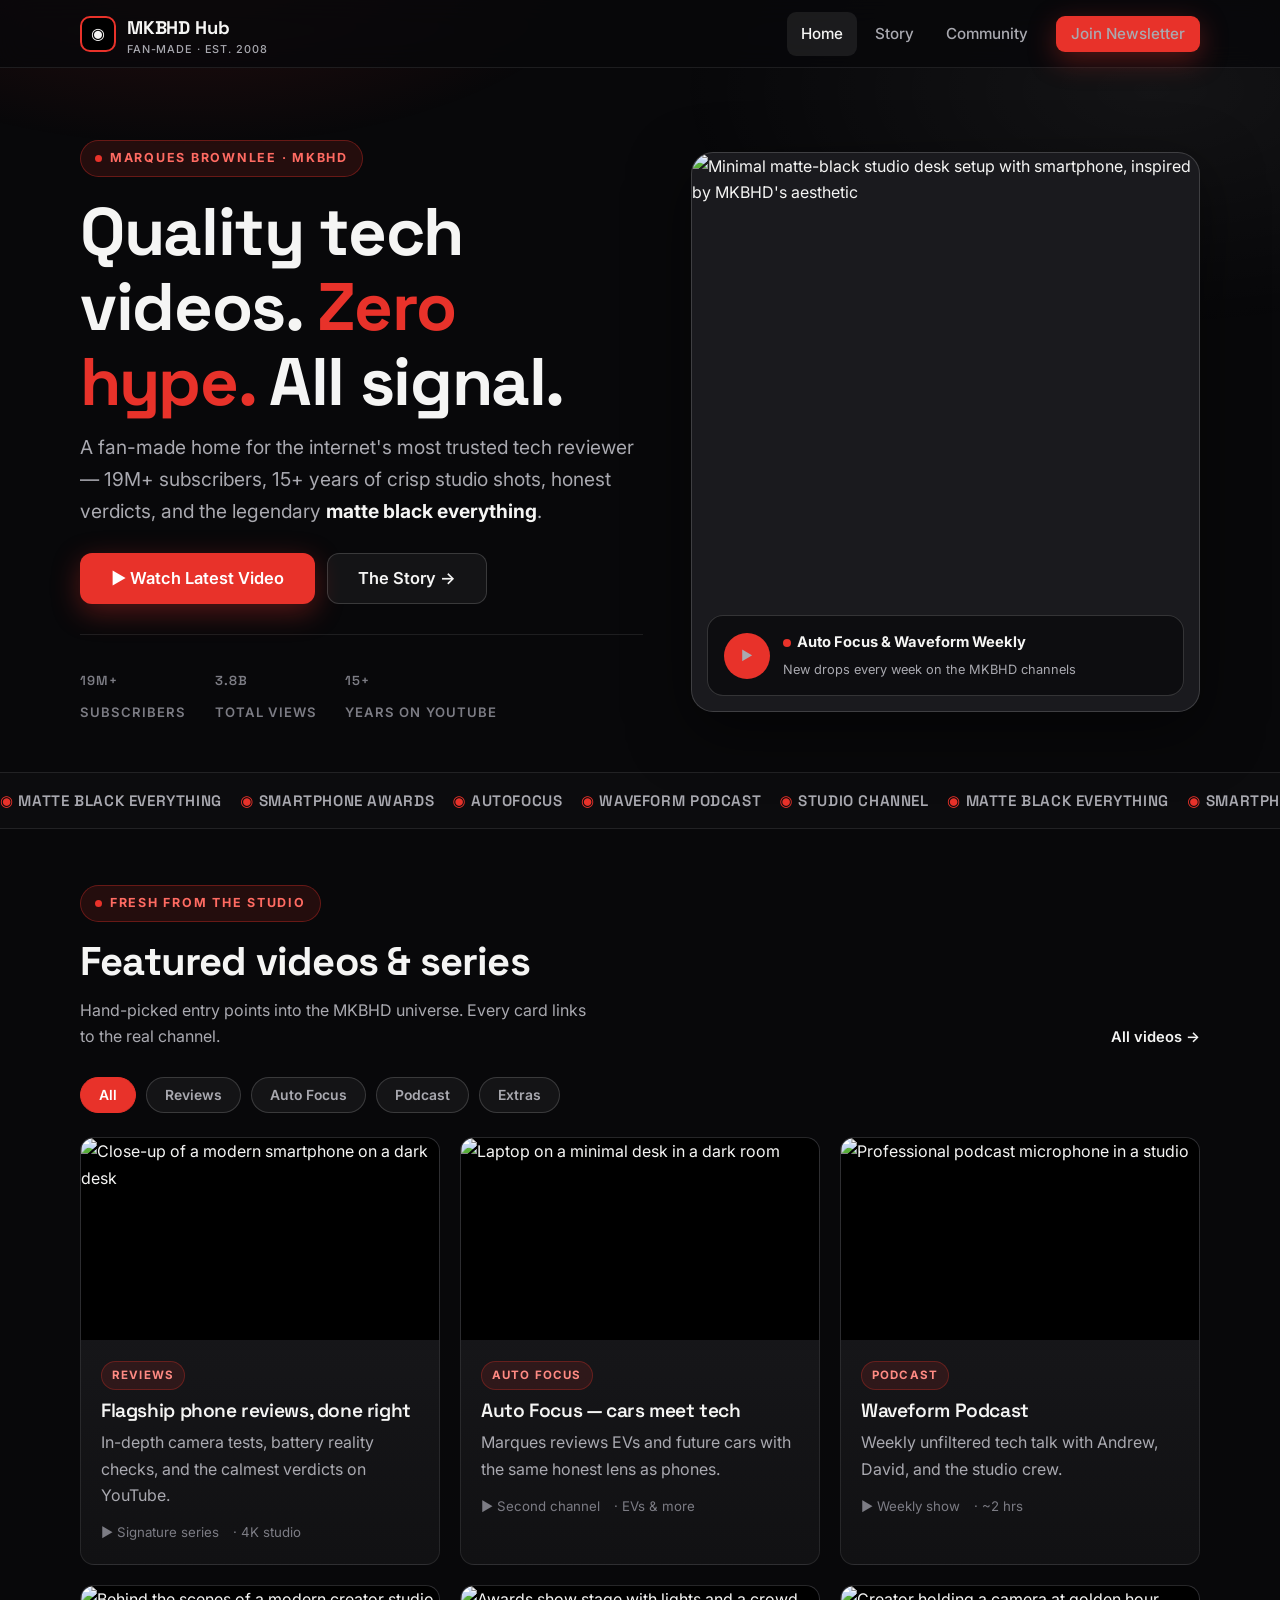
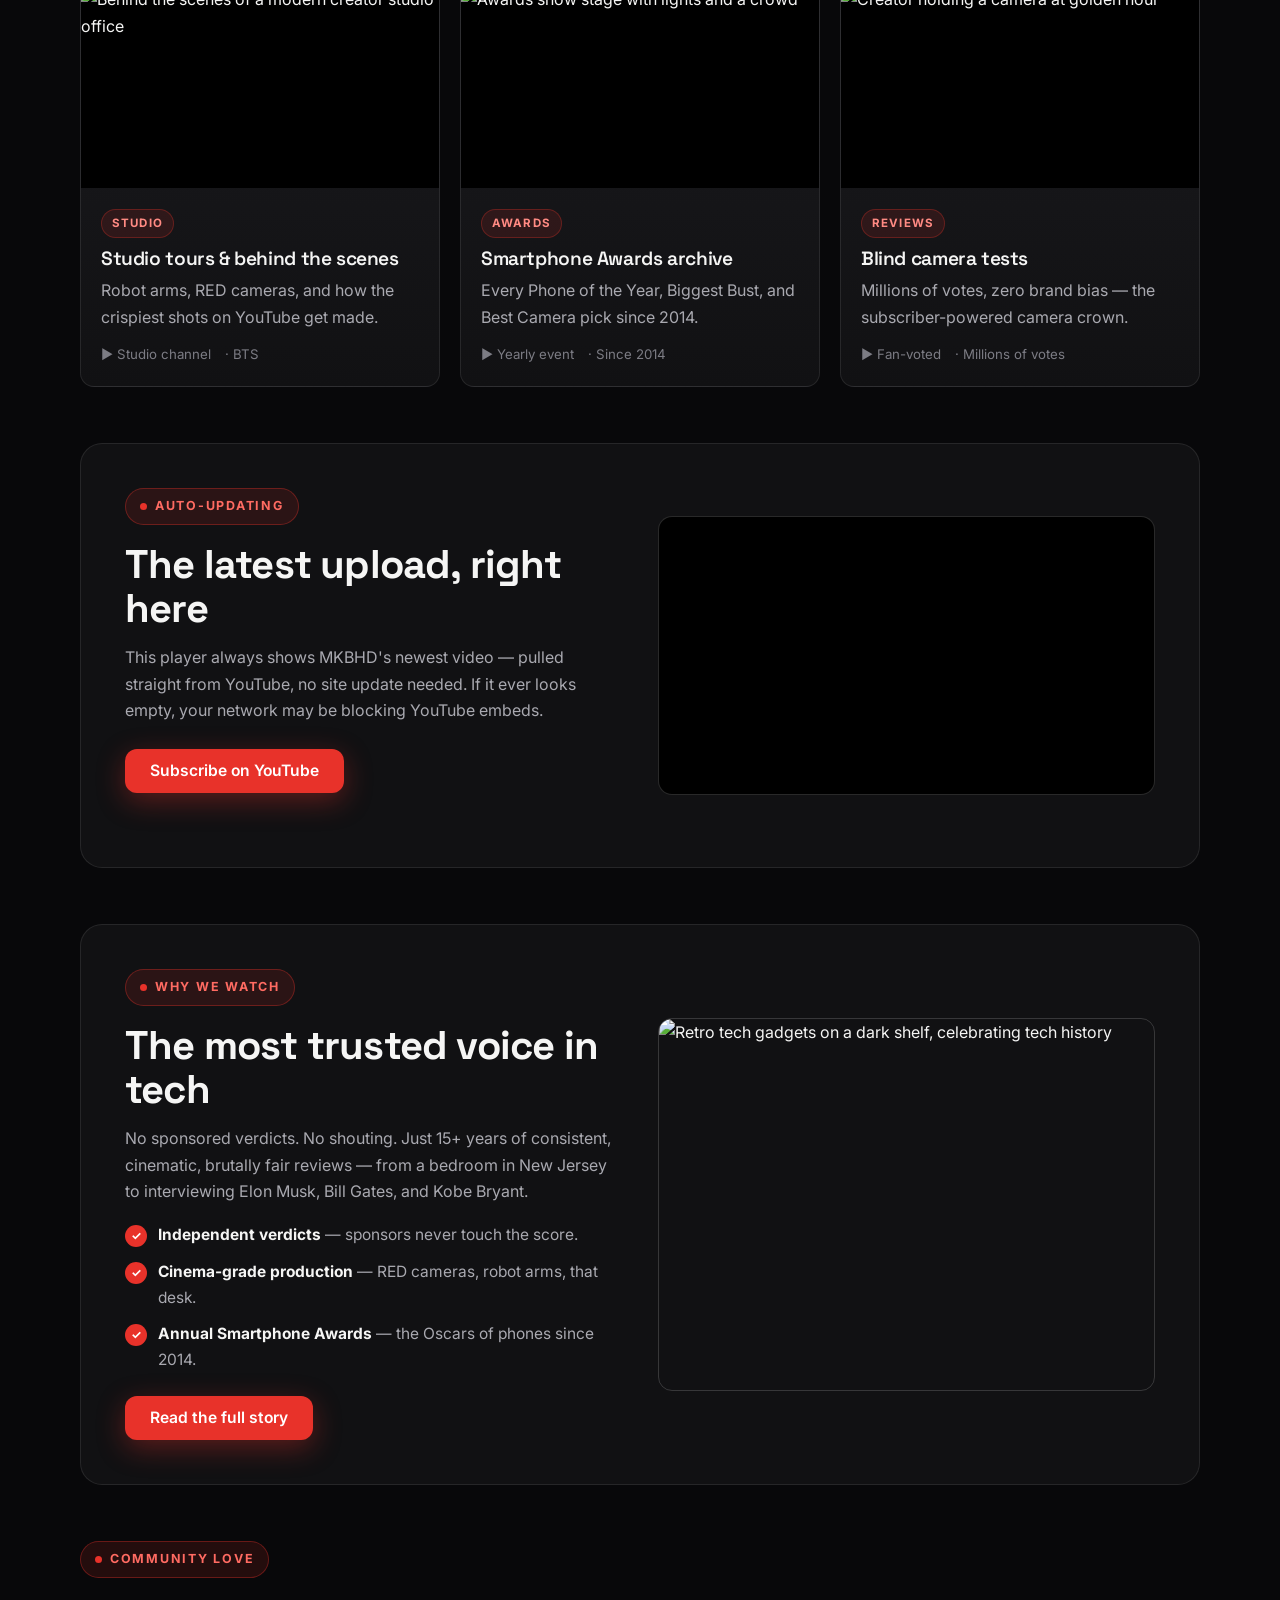
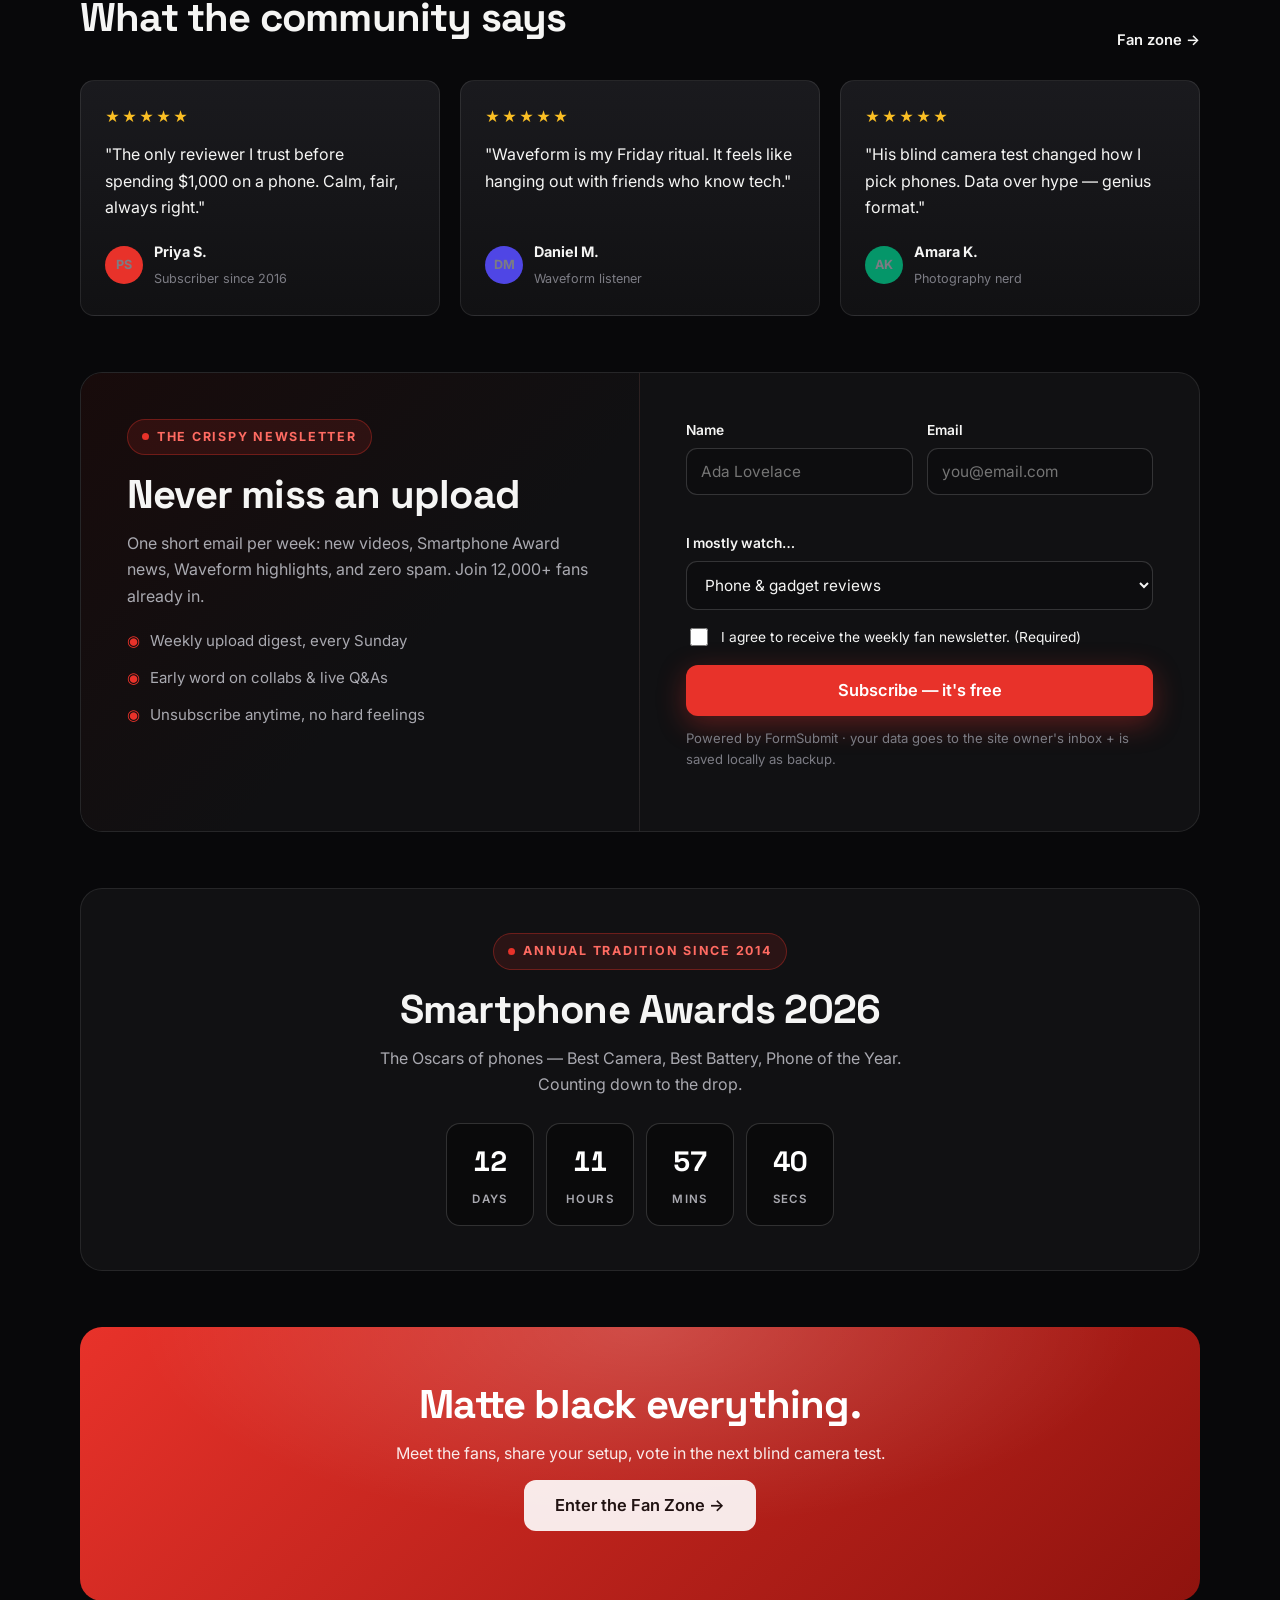
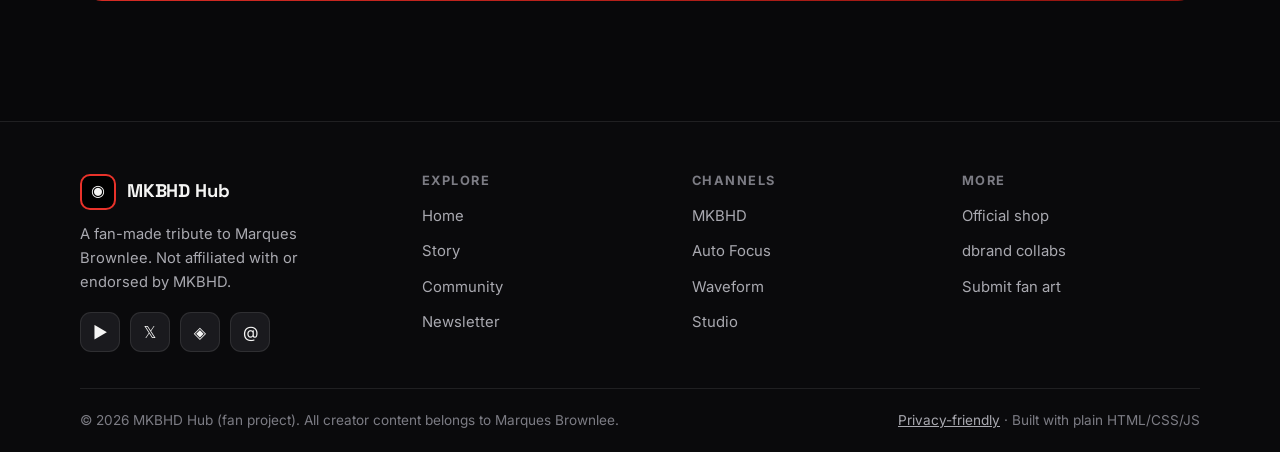
==== index.html @ d2c1cd23 "Publish MKBHD Hub project" ====
<!DOCTYPE html>
<html lang="en">
<head>
  <meta charset="UTF-8" />
  <meta name="viewport" content="width=device-width, initial-scale=1.0" />
  <title>MKBHD Hub — Marques Brownlee Fan Site | Quality Tech Videos</title>
  <meta name="description" content="A fan-made hub celebrating Marques Brownlee (MKBHD): latest videos, the story, community highlights, and the Crispy Newsletter signup. Not affiliated with MKBHD." />
  <link rel="icon" type="image/svg+xml" href="assets/favicon.svg" />
  <!-- Open Graph -->
  <meta property="og:type" content="website" />
  <meta property="og:title" content="MKBHD Hub — Quality Tech Videos, Minimal Hype" />
  <meta property="og:description" content="Latest MKBHD videos, story, community, and newsletter signup. A premium fan-made experience." />
  <meta property="og:image" content="https://images.unsplash.com/photo-1592750475338-74b7b21085ab?w=1200&q=70" />
  <meta name="twitter:card" content="summary_large_image" />
  <meta name="theme-color" content="#08080a" />
  <link rel="preconnect" href="https://fonts.googleapis.com" />
  <link rel="preconnect" href="https://fonts.gstatic.com" crossorigin />
  <link rel="preconnect" href="https://images.unsplash.com" />
  <link href="https://fonts.googleapis.com/css2?family=Inter:wght@400;500;600;700&family=Space+Grotesk:wght@500;600;700&display=swap" rel="stylesheet" />
  <link rel="stylesheet" href="css/styles.css" />
</head>
<body>
  <a class="skip-link" href="#main">Skip to content</a>

  <header class="site-header">
    <div class="header-inner">
      <a class="brand" href="index.html" aria-label="MKBHD Hub home">
        <span class="brand-mark" aria-hidden="true">◉</span>
        <span>MKBHD Hub<small>Fan-made · Est. 2008</small></span>
      </a>
      <button class="menu-btn" id="menuBtn" aria-expanded="false" aria-controls="primaryNav" aria-label="Toggle navigation">☰</button>
      <nav class="nav" id="primaryNav" aria-label="Primary">
        <a href="index.html" aria-current="page">Home</a>
        <a href="about.html">Story</a>
        <a href="community.html">Community</a>
        <a class="btn btn-primary btn-sm btn-nav" href="#newsletter">Join Newsletter</a>
      </nav>
    </div>
  </header>

  <main id="main">
    <!-- HERO -->
    <section class="hero">
      <div class="wrap hero-grid">
        <div>
          <span class="eyebrow">Marques Brownlee · MKBHD</span>
          <h1>Quality tech videos. <span class="accent">Zero hype.</span> All signal.</h1>
          <p class="lead">A fan-made home for the internet's most trusted tech reviewer — 19M+ subscribers, 15+ years of crisp studio shots, honest verdicts, and the legendary <strong>matte black everything</strong>.</p>
          <div class="hero-ctas">
            <a class="btn btn-primary btn-lg" href="https://www.youtube.com/@mkbhd" target="_blank" rel="noopener">▶ Watch Latest Video</a>
            <a class="btn btn-ghost btn-lg" href="about.html">The Story →</a>
          </div>
          <div class="hero-stats" role="list" aria-label="Channel statistics">
            <div class="stat" role="listitem"><b><span data-count="19" data-suffix="M+">19M+</span></b><span>Subscribers</span></div>
            <div class="stat" role="listitem"><b><span data-count="3.8" data-decimals="1" data-suffix="B">3.8B</span></b><span>Total views</span></div>
            <div class="stat" role="listitem"><b><span data-count="15" data-suffix="+">15+</span></b><span>Years on YouTube</span></div>
          </div>
        </div>
        <div class="hero-media">
          <img class="hero-photo" src="https://images.unsplash.com/photo-1592750475338-74b7b21085ab?w=900&q=70&auto=format&fit=crop" alt="Minimal matte-black studio desk setup with smartphone, inspired by MKBHD's aesthetic" fetchpriority="high" />
          <div class="hero-card">
            <span class="play-badge" aria-hidden="true">▶</span>
            <div><b><span class="live-dot" aria-hidden="true"></span>Auto Focus &amp; Waveform Weekly</b><span>New drops every week on the MKBHD channels</span></div>
          </div>
        </div>
      </div>
    </section>

    <!-- MARQUEE -->
    <div class="marquee" aria-hidden="true">
      <div class="marquee-track">
        <span><b>◉</b> MATTE BLACK EVERYTHING &nbsp;&nbsp; <b>◉</b> SMARTPHONE AWARDS &nbsp;&nbsp; <b>◉</b> AUTOFOCUS &nbsp;&nbsp; <b>◉</b> WAVEFORM PODCAST &nbsp;&nbsp; <b>◉</b> STUDIO CHANNEL &nbsp;&nbsp; <b>◉</b> MATTE BLACK EVERYTHING &nbsp;&nbsp; <b>◉</b> SMARTPHONE AWARDS &nbsp;&nbsp; <b>◉</b> AUTOFOCUS &nbsp;&nbsp; <b>◉</b> WAVEFORM PODCAST &nbsp;&nbsp; <b>◉</b> STUDIO CHANNEL</span>
        <span><b>◉</b> MATTE BLACK EVERYTHING &nbsp;&nbsp; <b>◉</b> SMARTPHONE AWARDS &nbsp;&nbsp; <b>◉</b> AUTOFOCUS &nbsp;&nbsp; <b>◉</b> WAVEFORM PODCAST &nbsp;&nbsp; <b>◉</b> STUDIO CHANNEL &nbsp;&nbsp; <b>◉</b> MATTE BLACK EVERYTHING &nbsp;&nbsp; <b>◉</b> SMARTPHONE AWARDS &nbsp;&nbsp; <b>◉</b> AUTOFOCUS &nbsp;&nbsp; <b>◉</b> WAVEFORM PODCAST &nbsp;&nbsp; <b>◉</b> STUDIO CHANNEL</span>
      </div>
    </div>

    <!-- FEATURED VIDEOS -->
    <section class="section" aria-labelledby="featured-title">
      <div class="wrap">
        <div class="section-head">
          <div>
            <span class="eyebrow">Fresh from the studio</span>
            <h2 id="featured-title">Featured videos &amp; series</h2>
            <p>Hand-picked entry points into the MKBHD universe. Every card links to the real channel.</p>
          </div>
          <a class="link-arrow" href="https://www.youtube.com/@mkbhd/videos" target="_blank" rel="noopener">All videos →</a>
        </div>
        <div class="filter-chips" role="group" aria-label="Filter videos by series">
          <button class="chip active" data-filter="all" aria-pressed="true" type="button">All</button>
          <button class="chip" data-filter="reviews" aria-pressed="false" type="button">Reviews</button>
          <button class="chip" data-filter="auto" aria-pressed="false" type="button">Auto Focus</button>
          <button class="chip" data-filter="podcast" aria-pressed="false" type="button">Podcast</button>
          <button class="chip" data-filter="extras" aria-pressed="false" type="button">Extras</button>
        </div>
        <div class="grid-3" id="videoGrid">
          <article class="card" data-cat="reviews">
            <img class="card-img" loading="lazy" src="https://images.unsplash.com/photo-1592899677977-9c10ca588bbd?w=800&q=65&auto=format&fit=crop" alt="Close-up of a modern smartphone on a dark desk" />
            <div class="card-body">
              <span class="tag">Reviews</span>
              <h3><a href="https://www.youtube.com/@mkbhd" target="_blank" rel="noopener">Flagship phone reviews, done right</a></h3>
              <p>In-depth camera tests, battery reality checks, and the calmest verdicts on YouTube.</p>
              <div class="card-meta"><span>▶ Signature series</span><span>· 4K studio</span></div>
            </div>
          </article>
          <article class="card" data-cat="auto">
            <img class="card-img" loading="lazy" src="https://images.unsplash.com/photo-1496181133206-80ce9b88a853?w=800&q=65&auto=format&fit=crop" alt="Laptop on a minimal desk in a dark room" />
            <div class="card-body">
              <span class="tag">Auto Focus</span>
              <h3><a href="https://www.youtube.com/@AutoFocus" target="_blank" rel="noopener">Auto Focus — cars meet tech</a></h3>
              <p>Marques reviews EVs and future cars with the same honest lens as phones.</p>
              <div class="card-meta"><span>▶ Second channel</span><span>· EVs &amp; more</span></div>
            </div>
          </article>
          <article class="card" data-cat="podcast">
            <img class="card-img" loading="lazy" src="https://images.unsplash.com/photo-1478737270239-2f02b77fc618?w=800&q=65&auto=format&fit=crop" alt="Professional podcast microphone in a studio" />
            <div class="card-body">
              <span class="tag">Podcast</span>
              <h3><a href="https://www.youtube.com/@Waveform" target="_blank" rel="noopener">Waveform Podcast</a></h3>
              <p>Weekly unfiltered tech talk with Andrew, David, and the studio crew.</p>
              <div class="card-meta"><span>▶ Weekly show</span><span>· ~2 hrs</span></div>
            </div>
          </article>
          <article class="card" data-cat="extras">
            <img class="card-img" loading="lazy" src="https://images.unsplash.com/photo-1497366216548-37526070297c?w=800&q=65&auto=format&fit=crop" alt="Behind the scenes of a modern creator studio office" />
            <div class="card-body">
              <span class="tag">Studio</span>
              <h3><a href="https://www.youtube.com/@MKBHDStudio" target="_blank" rel="noopener">Studio tours &amp; behind the scenes</a></h3>
              <p>Robot arms, RED cameras, and how the crispiest shots on YouTube get made.</p>
              <div class="card-meta"><span>▶ Studio channel</span><span>· BTS</span></div>
            </div>
          </article>
          <article class="card" data-cat="extras">
            <img class="card-img" loading="lazy" src="https://images.unsplash.com/photo-1540575467063-178a50c2df87?w=800&q=65&auto=format&fit=crop" alt="Awards show stage with lights and a crowd" />
            <div class="card-body">
              <span class="tag">Awards</span>
              <h3><a href="https://www.youtube.com/@mkbhd" target="_blank" rel="noopener">Smartphone Awards archive</a></h3>
              <p>Every Phone of the Year, Biggest Bust, and Best Camera pick since 2014.</p>
              <div class="card-meta"><span>▶ Yearly event</span><span>· Since 2014</span></div>
            </div>
          </article>
          <article class="card" data-cat="reviews">
            <img class="card-img" loading="lazy" src="https://images.unsplash.com/photo-1502920917128-1aa500764cbd?w=800&q=65&auto=format&fit=crop" alt="Creator holding a camera at golden hour" />
            <div class="card-body">
              <span class="tag">Reviews</span>
              <h3><a href="https://www.youtube.com/@mkbhd" target="_blank" rel="noopener">Blind camera tests</a></h3>
              <p>Millions of votes, zero brand bias — the subscriber-powered camera crown.</p>
              <div class="card-meta"><span>▶ Fan-voted</span><span>· Millions of votes</span></div>
            </div>
          </article>
        </div>
      </div>
    </section>

    <!-- LATEST UPLOAD (auto-updates via YouTube) -->
    <section class="section" style="padding-top:0" aria-labelledby="latest-title">
      <div class="wrap">
        <div class="panel split">
          <div>
            <span class="eyebrow">Auto-updating</span>
            <h2 id="latest-title">The latest upload, right here</h2>
            <p>This player always shows MKBHD's newest video — pulled straight from YouTube, no site update needed. If it ever looks empty, your network may be blocking YouTube embeds.</p>
            <div class="hero-ctas">
              <a class="btn btn-primary" href="https://www.youtube.com/@mkbhd?sub_confirmation=1" target="_blank" rel="noopener">Subscribe on YouTube</a>
            </div>
          </div>
          <div class="embed-wrap">
            <iframe src="https://www.youtube.com/embed?listType=user_uploads&list=marquesbrownlee" title="Latest MKBHD YouTube upload" loading="lazy" allow="accelerometer; autoplay; clipboard-write; encrypted-media; gyroscope; picture-in-picture" allowfullscreen></iframe>
          </div>
        </div>
      </div>
    </section>

    <!-- WHY FANS TRUST -->
    <section class="section" style="padding-top:0" aria-labelledby="why-title">
      <div class="wrap">
        <div class="panel split">
          <div>
            <span class="eyebrow">Why we watch</span>
            <h2 id="why-title">The most trusted voice in tech</h2>
            <p>No sponsored verdicts. No shouting. Just 15+ years of consistent, cinematic, brutally fair reviews — from a bedroom in New Jersey to interviewing Elon Musk, Bill Gates, and Kobe Bryant.</p>
            <ul class="check-list">
              <li><span><strong>Independent verdicts</strong> — sponsors never touch the score.</span></li>
              <li><span><strong>Cinema-grade production</strong> — RED cameras, robot arms, that desk.</span></li>
              <li><span><strong>Annual Smartphone Awards</strong> — the Oscars of phones since 2014.</span></li>
            </ul>
            <a class="btn btn-primary" href="about.html">Read the full story</a>
          </div>
          <img loading="lazy" src="https://images.unsplash.com/photo-1550745165-9bc0b252726f?w=800&q=65&auto=format&fit=crop" alt="Retro tech gadgets on a dark shelf, celebrating tech history" />
        </div>
      </div>
    </section>

    <!-- SOCIAL PROOF -->
    <section class="section" style="padding-top:0" aria-labelledby="proof-title">
      <div class="wrap">
        <div class="section-head">
          <div>
            <span class="eyebrow">Community love</span>
            <h2 id="proof-title">What the community says</h2>
          </div>
          <a class="link-arrow" href="community.html">Fan zone →</a>
        </div>
        <div class="grid-3">
          <article class="card quote-card">
            <span class="stars" aria-label="5 out of 5 stars">★★★★★</span>
            <blockquote>"The only reviewer I trust before spending $1,000 on a phone. Calm, fair, always right."</blockquote>
            <div class="quote-who"><span class="avatar" style="background:#e8322a">PS</span><div><b>Priya S.</b><span>Subscriber since 2016</span></div></div>
          </article>
          <article class="card quote-card">
            <span class="stars" aria-label="5 out of 5 stars">★★★★★</span>
            <blockquote>"Waveform is my Friday ritual. It feels like hanging out with friends who know tech."</blockquote>
            <div class="quote-who"><span class="avatar" style="background:#4f46e5">DM</span><div><b>Daniel M.</b><span>Waveform listener</span></div></div>
          </article>
          <article class="card quote-card">
            <span class="stars" aria-label="5 out of 5 stars">★★★★★</span>
            <blockquote>"His blind camera test changed how I pick phones. Data over hype — genius format."</blockquote>
            <div class="quote-who"><span class="avatar" style="background:#059669">AK</span><div><b>Amara K.</b><span>Photography nerd</span></div></div>
          </article>
        </div>
      </div>
    </section>

    <!-- NEWSLETTER FORM -->
    <section class="section" id="newsletter" style="padding-top:0" aria-labelledby="news-title">
      <div class="wrap">
        <div class="panel form-panel">
          <div class="form-copy">
            <span class="eyebrow">The Crispy Newsletter</span>
            <h2 id="news-title">Never miss an upload</h2>
            <p>One short email per week: new videos, Smartphone Award news, Waveform highlights, and zero spam. Join 12,000+ fans already in.</p>
            <ul>
              <li><i>◉</i> Weekly upload digest, every Sunday</li>
              <li><i>◉</i> Early word on collabs &amp; live Q&amp;As</li>
              <li><i>◉</i> Unsubscribe anytime, no hard feelings</li>
            </ul>
          </div>
          <div class="form-side">
            <div class="form-status" id="newsStatus" role="status" aria-live="polite"></div>
            <form id="newsletterForm" novalidate>
              <div class="field-row">
                <div class="field">
                  <label for="nlName">Name</label>
                  <input type="text" id="nlName" name="name" placeholder="Ada Lovelace" autocomplete="name" required minlength="2" />
                  <div class="field-error" id="nlNameErr"></div>
                </div>
                <div class="field">
                  <label for="nlEmail">Email</label>
                  <input type="email" id="nlEmail" name="email" placeholder="you@email.com" autocomplete="email" required />
                  <div class="field-error" id="nlEmailErr"></div>
                </div>
              </div>
              <div class="field">
                <label for="nlTopic">I mostly watch…</label>
                <select id="nlTopic" name="topic">
                  <option value="reviews">Phone &amp; gadget reviews</option>
                  <option value="auto">Auto Focus (cars / EVs)</option>
                  <option value="waveform">Waveform Podcast</option>
                  <option value="everything">Everything. Matte black everything.</option>
                </select>
              </div>
              <div class="field consent">
                <input type="checkbox" id="nlConsent" required />
                <label for="nlConsent" style="margin:0;font-weight:400">I agree to receive the weekly fan newsletter. (Required)</label>
              </div>
              <!-- Honeypot for spam bots -->
              <input type="text" name="_honey" id="nlHoney" style="display:none" tabindex="-1" autocomplete="off" />
              <button class="btn btn-primary btn-lg" type="submit" id="nlSubmit" style="width:100%">Subscribe — it's free</button>
              <p class="form-note">Powered by FormSubmit · your data goes to the site owner's inbox + is saved locally as backup.</p>
            </form>
          </div>
        </div>
      </div>
    </section>

    <!-- AWARDS COUNTDOWN -->
    <section class="section" style="padding-top:0" aria-labelledby="awards-title">
      <div class="wrap">
        <div class="panel" style="text-align:center">
          <span class="eyebrow">Annual tradition since 2014</span>
          <h2 id="awards-title">Smartphone Awards 2026</h2>
          <p style="max-width:56ch;margin:0 auto">The Oscars of phones — Best Camera, Best Battery, Phone of the Year. Counting down to the drop.</p>
          <div class="countdown" id="awardsCountdown" role="timer" aria-label="Countdown to Smartphone Awards 2026">
            <div class="cd-box"><b id="cd-d">–</b><span>Days</span></div>
            <div class="cd-box"><b id="cd-h">–</b><span>Hours</span></div>
            <div class="cd-box"><b id="cd-m">–</b><span>Mins</span></div>
            <div class="cd-box"><b id="cd-s">–</b><span>Secs</span></div>
          </div>
          <p id="awardsLive" class="hide" style="margin-top:22px">🏆 The 2026 Awards are out — <a class="link-arrow" href="https://www.youtube.com/@mkbhd" target="_blank" rel="noopener">watch now →</a></p>
        </div>
      </div>
    </section>

    <!-- CTA -->
    <section class="section" style="padding-top:0">
      <div class="wrap">
        <div class="cta-banner">
          <h2>Matte black everything.</h2>
          <p>Meet the fans, share your setup, vote in the next blind camera test.</p>
          <p><a class="btn btn-lg" href="community.html">Enter the Fan Zone →</a></p>
        </div>
      </div>
    </section>
  </main>

  <footer class="site-footer">
    <div class="wrap">
      <div class="footer-grid">
        <div>
          <a class="brand" href="index.html"><span class="brand-mark" aria-hidden="true">◉</span><span>MKBHD Hub</span></a>
          <p style="margin-top:12px;font-size:.92rem;max-width:32ch">A fan-made tribute to Marques Brownlee. Not affiliated with or endorsed by MKBHD.</p>
          <div class="socials">
            <a href="https://www.youtube.com/@mkbhd" target="_blank" rel="noopener" aria-label="MKBHD on YouTube">▶</a>
            <a href="https://x.com/MKBHD" target="_blank" rel="noopener" aria-label="MKBHD on X (Twitter)">𝕏</a>
            <a href="https://www.instagram.com/mkbhd" target="_blank" rel="noopener" aria-label="MKBHD on Instagram">◈</a>
            <a href="https://www.threads.net/@mkbhd" target="_blank" rel="noopener" aria-label="MKBHD on Threads">@</a>
          </div>
        </div>
        <div><h4>Explore</h4><ul><li><a href="index.html">Home</a></li><li><a href="about.html">Story</a></li><li><a href="community.html">Community</a></li><li><a href="#newsletter">Newsletter</a></li></ul></div>
        <div><h4>Channels</h4><ul><li><a href="https://www.youtube.com/@mkbhd" target="_blank" rel="noopener">MKBHD</a></li><li><a href="https://www.youtube.com/@AutoFocus" target="_blank" rel="noopener">Auto Focus</a></li><li><a href="https://www.youtube.com/@Waveform" target="_blank" rel="noopener">Waveform</a></li><li><a href="https://www.youtube.com/@MKBHDStudio" target="_blank" rel="noopener">Studio</a></li></ul></div>
        <div><h4>More</h4><ul><li><a href="https://shop.mkbhd.com" target="_blank" rel="noopener">Official shop</a></li><li><a href="https://dbrand.com" target="_blank" rel="noopener">dbrand collabs</a></li><li><a href="community.html#fanform">Submit fan art</a></li></ul></div>
      </div>
      <div class="footer-bottom">
        <span>© 2026 MKBHD Hub (fan project). All creator content belongs to Marques Brownlee.</span>
        <span><a href="index.html">Privacy-friendly</a> · Built with plain HTML/CSS/JS</span>
      </div>
    </div>
  </footer>

  <div class="toast" id="toast" role="status" aria-live="polite"></div>
  <script src="js/main.js" defer></script>
</body>
</html>
---- css/styles.css ----
/* ============================================================
   MKBHD Fansite — Design System
   Creator: Marques Brownlee (MKBHD)
   Palette: matte black + white + MKBHD red (#E8322A)
   Type: Space Grotesk (display) + Inter (body)
   Spacing scale: 4 / 8 / 16 / 24 / 32 / 48 / 64 / 96
   ============================================================ */
:root {
  --bg: #08080a;
  --surface: #111113;
  --surface-2: #1a1a1e;
  --surface-3: #232326;
  --border: rgba(255, 255, 255, 0.09);
  --border-strong: rgba(255, 255, 255, 0.16);
  --text: #f5f5f4;
  --muted: #a9a9b0;
  --muted-2: #7c7c84;
  --red: #e8322a;
  --red-hover: #c9261f;
  --red-soft: rgba(232, 50, 42, 0.12);
  --green: #22c55e;
  --radius-sm: 8px;
  --radius-md: 14px;
  --radius-lg: 22px;
  --font-display: "Space Grotesk", system-ui, -apple-system, "Segoe UI", sans-serif;
  --font-body: "Inter", system-ui, -apple-system, "Segoe UI", Roboto, sans-serif;
  --max-w: 1160px;
  --header-h: 68px;
  --shadow: 0 20px 60px rgba(0, 0, 0, 0.5);
}

* { box-sizing: border-box; }
html { scroll-behavior: smooth; }
@media (prefers-reduced-motion: reduce) {
  html { scroll-behavior: auto; }
  *, *::before, *::after { animation: none !important; transition: none !important; }
}

body {
  margin: 0;
  background: var(--bg);
  color: var(--text);
  font-family: var(--font-body);
  font-size: 16px;
  line-height: 1.65;
  -webkit-font-smoothing: antialiased;
}

/* Subtle studio-grid background */
body::before {
  content: "";
  position: fixed;
  inset: 0;
  pointer-events: none;
  background:
    radial-gradient(700px 320px at 15% -5%, rgba(232, 50, 42, 0.14), transparent 60%),
    radial-gradient(800px 400px at 90% 10%, rgba(255, 255, 255, 0.05), transparent 60%);
  z-index: 0;
}
main, header, footer { position: relative; z-index: 1; }

img { max-width: 100%; display: block; }
a { color: inherit; }

::selection { background: var(--red); color: #fff; }
:focus-visible { outline: 2px solid var(--red); outline-offset: 3px; border-radius: 4px; }

.skip-link {
  position: absolute; left: 16px; top: -60px;
  background: var(--red); color: #fff; padding: 10px 16px;
  border-radius: 8px; z-index: 100; text-decoration: none; font-weight: 600;
  transition: top 0.2s ease;
}
.skip-link:focus { top: 12px; }

.wrap { max-width: var(--max-w); margin: 0 auto; padding: 0 20px; }

h1, h2, h3, h4 { font-family: var(--font-display); line-height: 1.12; letter-spacing: -0.02em; margin: 0 0 12px; }
h1 { font-size: clamp(2.4rem, 5.4vw, 4.2rem); font-weight: 700; }
h2 { font-size: clamp(1.7rem, 3.4vw, 2.5rem); font-weight: 700; }
h3 { font-size: 1.2rem; font-weight: 600; }
p { margin: 0 0 14px; color: var(--muted); }
p strong, li strong { color: var(--text); }

.eyebrow {
  display: inline-flex; align-items: center; gap: 8px;
  font-size: 0.78rem; font-weight: 700; letter-spacing: 0.14em; text-transform: uppercase;
  color: #ff6b62; background: var(--red-soft); border: 1px solid rgba(232,50,42,.35);
  padding: 7px 14px; border-radius: 100px; margin-bottom: 18px;
}
.eyebrow::before { content: ""; width: 7px; height: 7px; border-radius: 50%; background: var(--red); }

.lead { font-size: clamp(1.02rem, 1.6vw, 1.2rem); max-width: 60ch; }

/* ---------- Header ---------- */
.site-header {
  position: sticky; top: 0; z-index: 50;
  height: var(--header-h);
  background: rgba(8, 8, 10, 0.82);
  backdrop-filter: blur(14px); -webkit-backdrop-filter: blur(14px);
  border-bottom: 1px solid var(--border);
}
.header-inner { max-width: var(--max-w); margin: 0 auto; padding: 0 20px; height: var(--header-h); display: flex; align-items: center; gap: 20px; }
.brand { display: flex; align-items: center; gap: 11px; text-decoration: none; font-family: var(--font-display); font-weight: 700; font-size: 1.15rem; letter-spacing: -0.01em; }
.brand-mark { width: 36px; height: 36px; border-radius: 10px; background: #000; border: 2px solid var(--red); display: grid; place-items: center; font-size: 1rem; flex-shrink: 0; }
.brand small { display: block; font-family: var(--font-body); font-weight: 500; font-size: 0.68rem; color: var(--muted); letter-spacing: 0.08em; text-transform: uppercase; line-height: 1; }
.nav { margin-left: auto; display: flex; align-items: center; gap: 4px; }
.nav a { text-decoration: none; color: var(--muted); font-weight: 500; font-size: 0.95rem; padding: 9px 14px; border-radius: 9px; transition: color .18s, background .18s; }
.nav a:hover { color: var(--text); background: rgba(255,255,255,.06); }
.nav a[aria-current="page"] { color: var(--text); background: rgba(255,255,255,.08); }
.btn-nav { margin-left: 10px; }
.menu-btn { display: none; margin-left: auto; background: var(--surface-2); border: 1px solid var(--border); color: var(--text); border-radius: 10px; padding: 9px 12px; font-size: 1.1rem; cursor: pointer; }

/* ---------- Buttons ---------- */
.btn {
  display: inline-flex; align-items: center; justify-content: center; gap: 9px;
  font-family: var(--font-body); font-weight: 600; font-size: 0.98rem;
  padding: 13px 24px; border-radius: 12px; border: 1px solid transparent;
  cursor: pointer; text-decoration: none; line-height: 1;
  transition: transform .16s ease, background .18s, border-color .18s, box-shadow .18s;
  white-space: nowrap;
}
.btn:active { transform: translateY(1px) scale(0.99); }
.btn-primary { background: var(--red); color: #fff; box-shadow: 0 8px 28px rgba(232,50,42,.35); }
.btn-primary:hover { background: var(--red-hover); transform: translateY(-1px); box-shadow: 0 12px 32px rgba(232,50,42,.45); }
.btn-ghost { background: rgba(255,255,255,.05); color: var(--text); border-color: var(--border-strong); }
.btn-ghost:hover { background: rgba(255,255,255,.1); transform: translateY(-1px); }
.btn-sm { padding: 10px 16px; font-size: 0.88rem; border-radius: 10px; }
.btn-lg { padding: 16px 30px; font-size: 1.03rem; }
.btn[disabled] { opacity: 0.65; cursor: wait; transform: none; }

/* ---------- Hero ---------- */
.hero { padding: 72px 0 48px; }
.hero-grid { display: grid; grid-template-columns: 1.05fr 0.95fr; gap: 48px; align-items: center; }
.hero h1 .accent { color: var(--red); }
.hero-ctas { display: flex; gap: 12px; flex-wrap: wrap; margin: 26px 0 30px; }
.hero-stats { display: flex; gap: 28px; flex-wrap: wrap; border-top: 1px solid var(--border); padding-top: 22px; }
.stat b { display: block; font-family: var(--font-display); font-size: 1.55rem; letter-spacing: -0.02em; }
.stat span { font-size: 0.82rem; color: var(--muted-2); text-transform: uppercase; letter-spacing: 0.08em; font-weight: 600; }
.hero-media { position: relative; }
.hero-photo {
  border-radius: var(--radius-lg); overflow: hidden; border: 1px solid var(--border-strong);
  box-shadow: var(--shadow); aspect-ratio: 4 / 4.4; object-fit: cover; width: 100%;
  background: var(--surface-2);
}
.hero-card {
  position: absolute; left: 16px; right: 16px; bottom: 16px;
  background: rgba(12,12,14,.86); backdrop-filter: blur(10px);
  border: 1px solid var(--border-strong); border-radius: 16px; padding: 14px 16px;
  display: flex; align-items: center; gap: 13px;
}
.play-badge { width: 46px; height: 46px; border-radius: 50%; background: var(--red); display: grid; place-items: center; font-size: 1rem; flex-shrink: 0; color: #fff; }
.hero-card b { display: block; font-size: 0.92rem; }
.hero-card span { font-size: 0.8rem; color: var(--muted); }
.live-dot { display: inline-block; width: 8px; height: 8px; border-radius: 50%; background: var(--red); margin-right: 6px; animation: pulse 1.8s infinite; }
@keyframes pulse { 0%,100% { opacity: 1; } 50% { opacity: 0.35; } }

/* ---------- Sections / cards ---------- */
.section { padding: 56px 0; }
.section-head { display: flex; align-items: flex-end; justify-content: space-between; gap: 20px; margin-bottom: 28px; flex-wrap: wrap; }
.section-head p { max-width: 52ch; margin-bottom: 0; }
.grid-3 { display: grid; grid-template-columns: repeat(3, 1fr); gap: 20px; }
.grid-2 { display: grid; grid-template-columns: repeat(2, 1fr); gap: 20px; }
.card {
  background: linear-gradient(180deg, var(--surface-2), var(--surface));
  border: 1px solid var(--border); border-radius: var(--radius-md);
  overflow: hidden; transition: transform .2s ease, border-color .2s, box-shadow .2s;
}
.card:hover { transform: translateY(-4px); border-color: var(--border-strong); box-shadow: var(--shadow); }
.card-img { aspect-ratio: 16 / 9; width: 100%; object-fit: cover; background: #000; }
.card-body { padding: 20px; }
.tag { display: inline-block; font-size: 0.72rem; font-weight: 700; letter-spacing: 0.1em; text-transform: uppercase; color: #ff8a83; background: var(--red-soft); border: 1px solid rgba(232,50,42,.3); padding: 4px 10px; border-radius: 100px; margin-bottom: 10px; }
.card-body h3 { margin-bottom: 8px; }
.card-body h3 a { text-decoration: none; }
.card-body h3 a:hover { color: #ff8a83; }
.card-meta { display: flex; gap: 14px; font-size: 0.83rem; color: var(--muted-2); margin-top: 12px; }
.link-arrow { color: var(--text); font-weight: 600; font-size: 0.92rem; text-decoration: none; display: inline-flex; gap: 6px; align-items: center; }
.link-arrow:hover { color: #ff8a83; }

/* Quote / community cards */
.quote-card { padding: 24px; display: flex; flex-direction: column; gap: 12px; }
.stars { color: #fbbf24; letter-spacing: 2px; font-size: 0.9rem; }
.quote-card blockquote { margin: 0; color: var(--text); font-size: 1rem; }
.quote-who { display: flex; align-items: center; gap: 11px; margin-top: auto; padding-top: 8px; }
.avatar { width: 38px; height: 38px; border-radius: 50%; display: grid; place-items: center; font-weight: 700; font-size: 0.85rem; color: #fff; flex-shrink: 0; }
.quote-who b { display: block; font-size: 0.9rem; }
.quote-who span { font-size: 0.79rem; color: var(--muted-2); }

/* ---------- Split / feature panels ---------- */
.panel { background: var(--surface); border: 1px solid var(--border); border-radius: var(--radius-lg); padding: clamp(24px, 4vw, 44px); }
.split { display: grid; grid-template-columns: 1fr 1fr; gap: 36px; align-items: center; }
.split img { border-radius: var(--radius-md); border: 1px solid var(--border-strong); aspect-ratio: 4/3; object-fit: cover; width: 100%; }
.check-list { list-style: none; margin: 18px 0 24px; padding: 0; display: grid; gap: 11px; }
.check-list li { display: flex; gap: 11px; align-items: flex-start; color: var(--muted); font-size: 0.97rem; }
.check-list li::before { content: "✓"; background: var(--red); color: #fff; font-weight: 700; font-size: 0.75rem; width: 22px; height: 22px; border-radius: 50%; display: grid; place-items: center; flex-shrink: 0; margin-top: 3px; }

/* ---------- Forms ---------- */
.form-panel { display: grid; grid-template-columns: 1fr 1fr; gap: 0; overflow: hidden; padding: 0; }
.form-copy { padding: clamp(26px, 4vw, 46px); background: linear-gradient(135deg, #180b0b, #101012 60%); border-right: 1px solid var(--border); }
.form-copy ul { list-style: none; padding: 0; margin: 20px 0 0; display: grid; gap: 12px; }
.form-copy li { display: flex; gap: 10px; color: var(--muted); font-size: 0.94rem; }
.form-copy li i { color: var(--red); font-style: normal; font-weight: 700; }
.form-side { padding: clamp(26px, 4vw, 46px); }
.field { margin-bottom: 16px; }
label { display: block; font-size: 0.86rem; font-weight: 600; margin-bottom: 7px; color: var(--text); }
input[type="text"], input[type="email"], select, textarea {
  width: 100%; background: #0d0d0f; border: 1px solid var(--border-strong);
  color: var(--text); border-radius: 11px; padding: 13px 14px; font-size: 0.96rem; font-family: inherit;
  transition: border-color .18s, box-shadow .18s;
}
textarea { min-height: 110px; resize: vertical; }
input:focus, select:focus, textarea:focus { outline: none; border-color: var(--red); box-shadow: 0 0 0 3px rgba(232,50,42,.22); }
.field-row { display: grid; grid-template-columns: 1fr 1fr; gap: 14px; }
.field-error { font-size: 0.82rem; color: #ff8a83; margin-top: 6px; min-height: 1.1em; }
.consent { display: flex; gap: 10px; align-items: flex-start; font-size: 0.86rem; color: var(--muted); }
.consent input { width: 18px; height: 18px; accent-color: var(--red); margin-top: 2px; }
.form-note { font-size: 0.82rem; color: var(--muted-2); margin-top: 12px; }
.form-status { border-radius: 12px; padding: 14px 16px; font-size: 0.93rem; font-weight: 500; margin-bottom: 16px; display: none; }
.form-status.show { display: flex; gap: 10px; align-items: flex-start; }
.form-status.loading { background: rgba(255,255,255,.06); border: 1px solid var(--border-strong); color: var(--text); }
.form-status.success { background: rgba(34,197,94,.1); border: 1px solid rgba(34,197,94,.4); color: #86efac; }
.form-status.error { background: rgba(232,50,42,.1); border: 1px solid rgba(232,50,42,.45); color: #fca5a5; }
.spinner { width: 18px; height: 18px; border: 2px solid rgba(255,255,255,.3); border-top-color: #fff; border-radius: 50%; animation: spin .7s linear infinite; flex-shrink: 0; margin-top: 2px; }
@keyframes spin { to { transform: rotate(360deg); } }

/* ---------- Timeline ---------- */
.timeline { display: grid; gap: 16px; margin-top: 26px; }
.t-item { display: grid; grid-template-columns: 110px 1fr; gap: 18px; background: var(--surface); border: 1px solid var(--border); border-radius: var(--radius-md); padding: 20px 22px; }
.t-year { font-family: var(--font-display); font-weight: 700; font-size: 1.25rem; color: var(--red); }
.t-item h3 { margin-bottom: 6px; }
.t-item p { margin: 0; font-size: 0.95rem; }

/* ---------- Marquee ---------- */
.marquee { border-top: 1px solid var(--border); border-bottom: 1px solid var(--border); background: #0c0c0e; overflow: hidden; padding: 15px 0; }
.marquee-track { display: flex; gap: 44px; white-space: nowrap; width: max-content; animation: scroll 28s linear infinite; font-family: var(--font-display); font-weight: 600; color: var(--muted); font-size: 0.95rem; letter-spacing: 0.04em; }
.marquee-track b { color: var(--red); }
@keyframes scroll { to { transform: translateX(-50%); } }

/* ---------- CTA banner ---------- */
.cta-banner { background: linear-gradient(135deg, #e8322a, #8f130e); border-radius: var(--radius-lg); padding: clamp(30px, 5vw, 56px); text-align: center; position: relative; overflow: hidden; }
.cta-banner::after { content: ""; position: absolute; inset: 0; background: radial-gradient(500px 200px at 50% 0%, rgba(255,255,255,.18), transparent); pointer-events: none; }
.cta-banner h2, .cta-banner p { color: #fff; position: relative; z-index: 1; }
.cta-banner p { opacity: .9; }
.cta-banner .btn { position: relative; z-index: 1; background: #fff; color: #111; }
.cta-banner .btn:hover { transform: translateY(-2px); box-shadow: 0 14px 30px rgba(0,0,0,.35); }

/* ---------- Footer ---------- */
.site-footer { border-top: 1px solid var(--border); background: #0a0a0c; margin-top: 64px; }
.footer-grid { display: grid; grid-template-columns: 1.3fr 1fr 1fr 1fr; gap: 32px; padding: 52px 0 36px; }
.footer-grid h4 { font-size: 0.8rem; text-transform: uppercase; letter-spacing: 0.12em; color: var(--muted-2); margin-bottom: 14px; font-family: var(--font-body); }
.footer-grid ul { list-style: none; margin: 0; padding: 0; display: grid; gap: 9px; }
.footer-grid ul a { color: var(--muted); text-decoration: none; font-size: 0.93rem; }
.footer-grid ul a:hover { color: var(--text); }
.socials { display: flex; gap: 10px; margin-top: 18px; }
.socials a { width: 40px; height: 40px; border-radius: 11px; background: var(--surface-2); border: 1px solid var(--border); display: grid; place-items: center; text-decoration: none; font-size: 1rem; transition: background .18s, transform .18s; }
.socials a:hover { background: var(--red); transform: translateY(-2px); }
.footer-bottom { border-top: 1px solid var(--border); padding: 20px 0; display: flex; justify-content: space-between; gap: 12px; flex-wrap: wrap; font-size: 0.85rem; color: var(--muted-2); }
.footer-bottom a { color: var(--muted); }

/* ---------- Page hero (subpages) ---------- */
.page-hero { padding: 64px 0 20px; text-align: center; }
.page-hero p { max-width: 62ch; margin: 0 auto; }

/* ---------- Toast ---------- */
.toast { position: fixed; bottom: 22px; left: 50%; transform: translate(-50%, 80px); background: #161618; border: 1px solid var(--border-strong); color: var(--text); padding: 13px 20px; border-radius: 12px; font-size: 0.9rem; font-weight: 500; opacity: 0; transition: all .3s ease; z-index: 99; box-shadow: var(--shadow); max-width: calc(100vw - 40px); }
.toast.show { transform: translate(-50%, 0); opacity: 1; }

/* ---------- Responsive ---------- */
@media (max-width: 940px) {
  .hero-grid, .split, .form-panel { grid-template-columns: 1fr; }
  .form-copy { border-right: none; border-bottom: 1px solid var(--border); }
  .grid-3 { grid-template-columns: 1fr 1fr; }
  .footer-grid { grid-template-columns: 1fr 1fr; }
  .nav { display: none; position: absolute; top: var(--header-h); left: 0; right: 0; background: #0d0d0f; border-bottom: 1px solid var(--border); flex-direction: column; align-items: stretch; padding: 12px 20px 18px; gap: 2px; }
  .nav.open { display: flex; }
  .nav a { padding: 12px 14px; }
  .btn-nav { margin: 8px 0 0; }
  .menu-btn { display: block; }
}
@media (max-width: 620px) {
  .grid-3, .grid-2, .field-row { grid-template-columns: 1fr; }
  .hero { padding: 48px 0 32px; }
  .section { padding: 40px 0; }
  .t-item { grid-template-columns: 1fr; gap: 6px; }
  .footer-grid { grid-template-columns: 1fr; gap: 24px; }
  .hero-ctas .btn { flex: 1 1 100%; }
  .poll { grid-template-columns: 1fr; }
  .fan-wall { grid-template-columns: 1fr; }
  .cd-box { min-width: 70px; padding: 10px 6px; }
  .cd-box b { font-size: 1.35rem; }
}

/* ============================================================
   Widgets: countdown, filter chips, video embed, poll, fan wall
   ============================================================ */
.hide { display: none !important; }

/* Awards countdown */
.countdown { display: flex; gap: 12px; justify-content: center; flex-wrap: wrap; margin-top: 26px; }
.cd-box { background: rgba(0, 0, 0, 0.4); border: 1px solid var(--border-strong); border-radius: 14px; min-width: 88px; padding: 14px 10px; }
.cd-box b { display: block; font-family: var(--font-display); font-size: 1.75rem; color: #fff; font-variant-numeric: tabular-nums; }
.cd-box span { font-size: 0.72rem; text-transform: uppercase; letter-spacing: 0.12em; color: var(--muted); font-weight: 600; }

/* Video filter chips */
.filter-chips { display: flex; gap: 10px; flex-wrap: wrap; margin-bottom: 24px; }
.chip { background: rgba(255,255,255,.05); border: 1px solid var(--border-strong); color: var(--muted); font-family: var(--font-body); font-weight: 600; font-size: 0.87rem; padding: 9px 18px; border-radius: 100px; cursor: pointer; transition: background .18s, color .18s, border-color .18s; }
.chip:hover { color: var(--text); border-color: var(--red); }
.chip.active { background: var(--red); border-color: var(--red); color: #fff; }

/* Auto latest-upload embed */
.embed-wrap { position: relative; aspect-ratio: 16 / 9; border-radius: var(--radius-md); overflow: hidden; border: 1px solid var(--border-strong); background: #000; width: 100%; }
.embed-wrap iframe { position: absolute; inset: 0; width: 100%; height: 100%; border: 0; }

/* Blind-test poll */
.poll { display: grid; grid-template-columns: 1fr 1fr; gap: 20px; margin-top: 24px; }
.poll-opt { background: var(--surface); border: 1px solid var(--border); border-radius: var(--radius-md); overflow: hidden; }
.poll-opt img { aspect-ratio: 4 / 3; width: 100%; object-fit: cover; }
.poll-info { padding: 16px 18px 18px; display: grid; gap: 10px; }
.poll-info b { font-family: var(--font-display); font-size: 1.05rem; }
.poll-bar { height: 10px; background: #0c0c0e; border: 1px solid var(--border); border-radius: 100px; overflow: hidden; }
.poll-fill { height: 100%; width: 0; background: linear-gradient(90deg, var(--red), #ff7a72); border-radius: 100px; transition: width .7s ease; }
.poll-pct { font-size: 0.85rem; color: var(--muted); font-weight: 600; }
.vote-btn.mine { background: var(--red); border-color: var(--red); color: #fff; }

/* Fan wall */
.fan-wall { display: grid; grid-template-columns: repeat(3, 1fr); gap: 20px; margin-top: 6px; }
.fan-item { background: var(--surface); border: 1px solid var(--border); border-radius: var(--radius-md); padding: 20px; display: flex; flex-direction: column; gap: 8px; }
.fan-item p { font-size: 0.93rem; margin: 0; }
.fan-item .fan-meta { margin-top: auto; padding-top: 10px; font-size: 0.8rem; color: var(--muted-2); display: flex; justify-content: space-between; gap: 8px; flex-wrap: wrap; }
.fan-empty { color: var(--muted); border: 1px dashed var(--border-strong); border-radius: var(--radius-md); padding: 28px; text-align: center; grid-column: 1 / -1; }

/* Scroll reveal — JS adds .reveal; without JS content stays visible */
.reveal { opacity: 0; transform: translateY(18px); transition: opacity .6s ease, transform .6s ease; }
.reveal.visible { opacity: 1; transform: none; }

/* Back-to-top */
#toTop { position: fixed; right: 20px; bottom: 20px; width: 46px; height: 46px; border-radius: 13px; background: var(--surface-2); border: 1px solid var(--border-strong); color: var(--text); font-size: 1.2rem; cursor: pointer; opacity: 0; pointer-events: none; transform: translateY(10px); transition: opacity .25s, transform .25s, background .18s; z-index: 60; }
#toTop.show { opacity: 1; pointer-events: auto; transform: none; }
#toTop:hover { background: var(--red); }
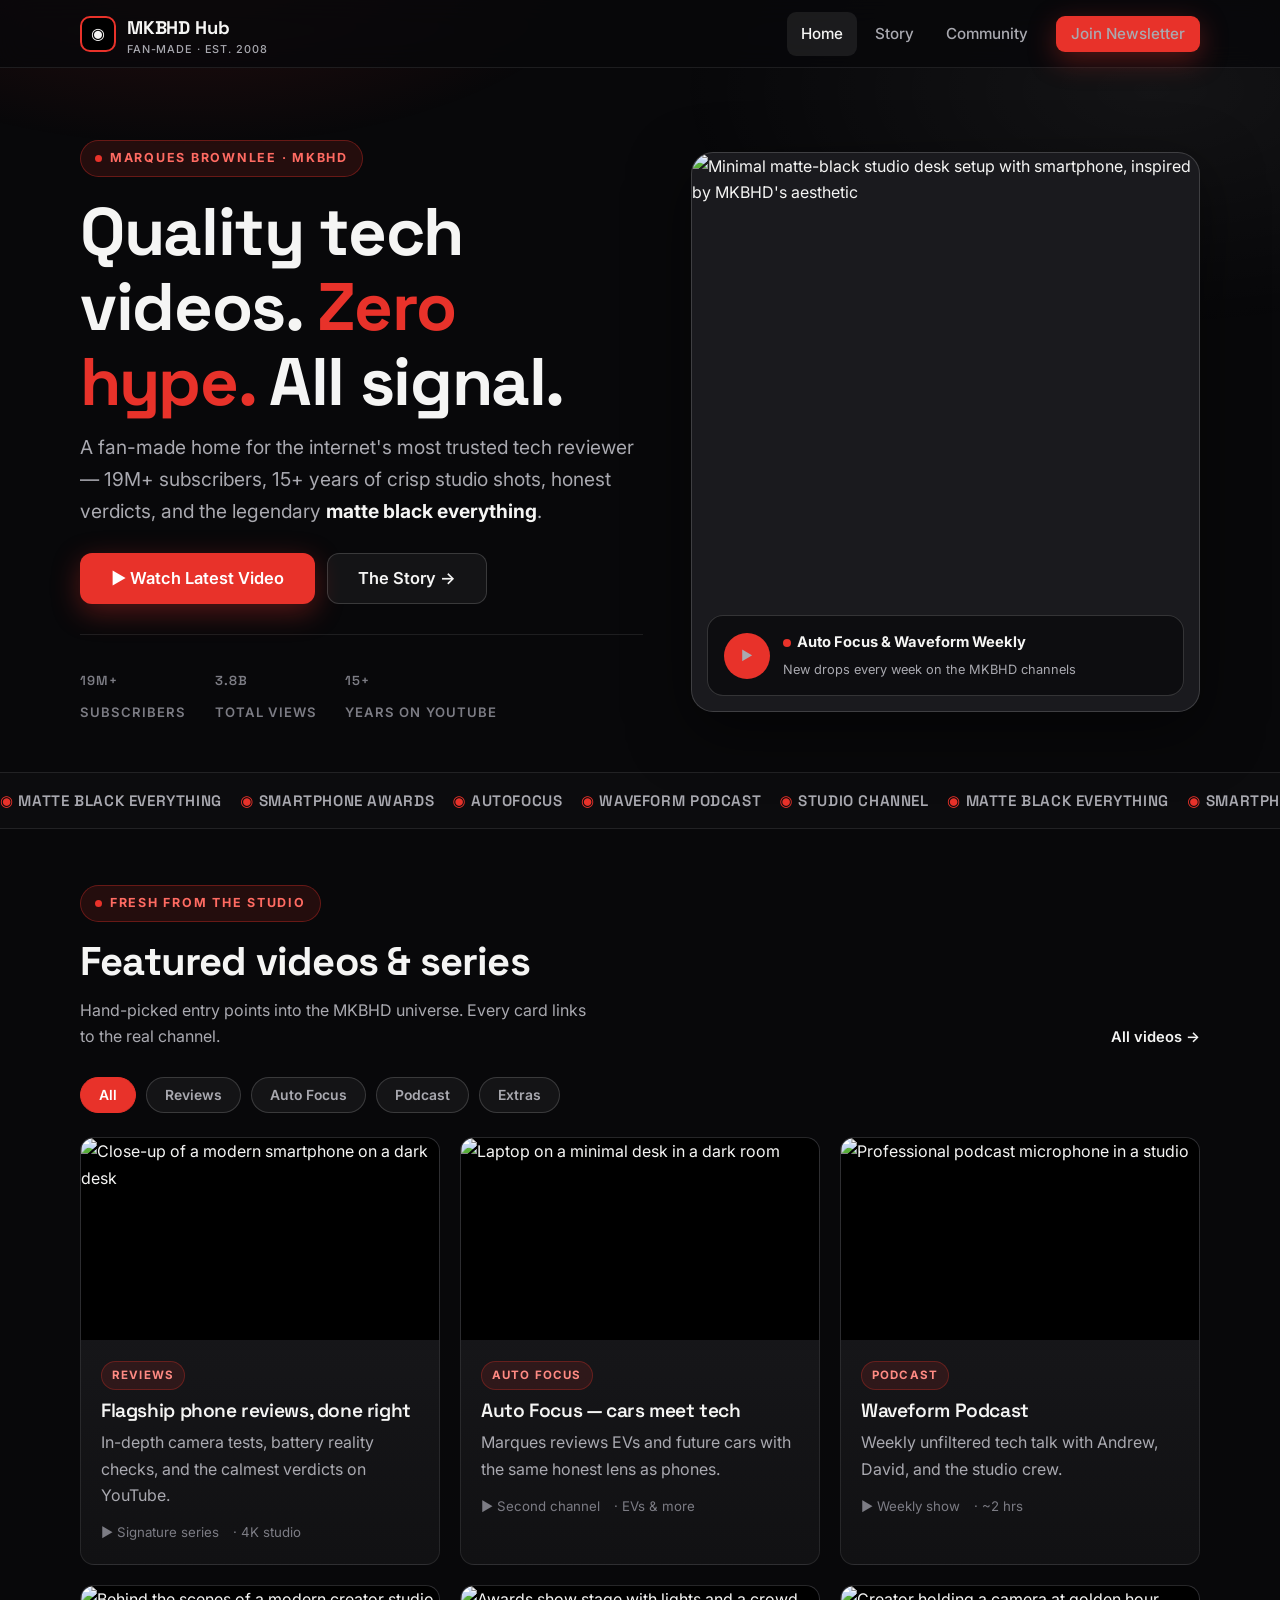
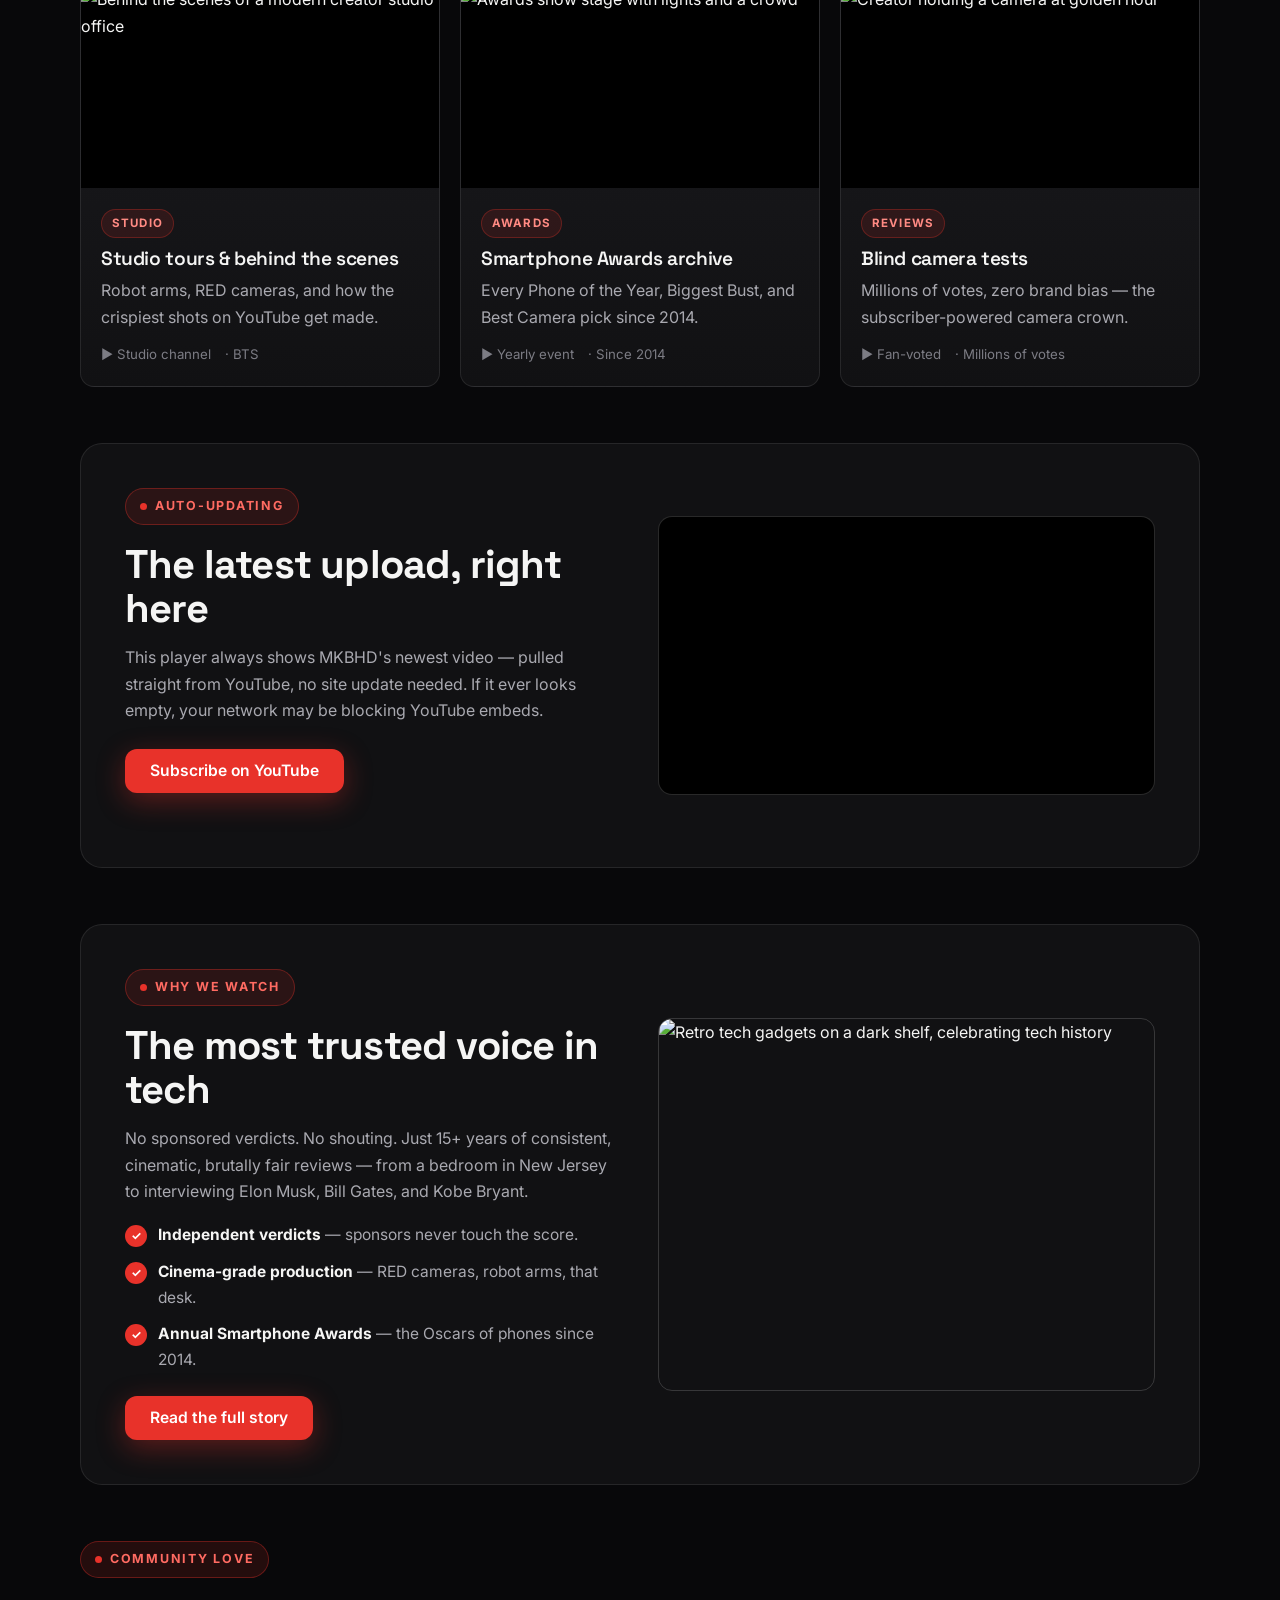
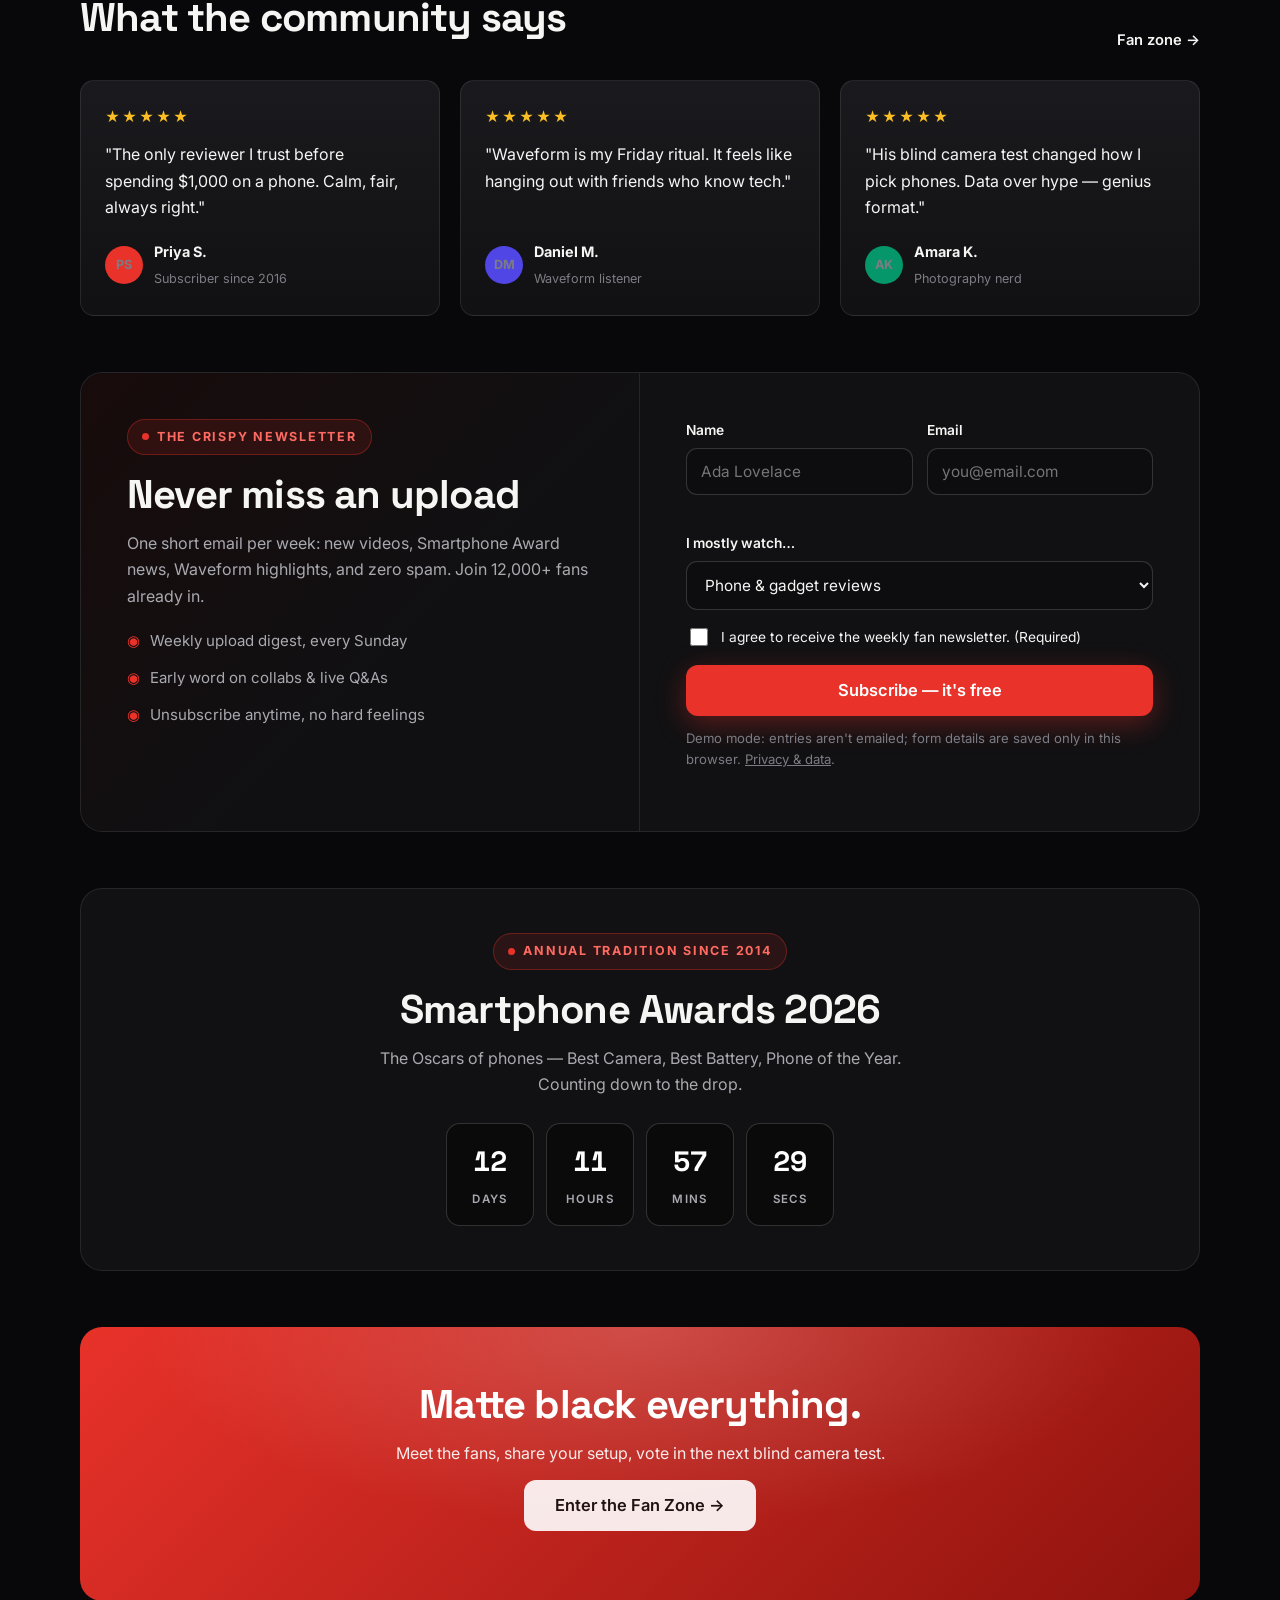
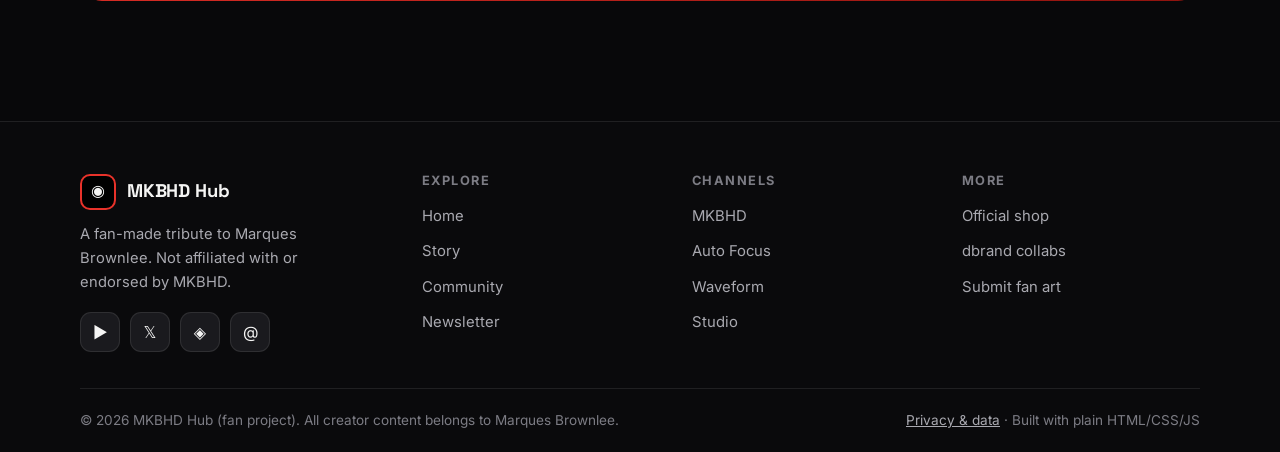
==== commit a1976a08: "Add privacy notice and local data controls" ====
--- a/index.html
+++ b/index.html
@@ -265,7 +265,7 @@
               <!-- Honeypot for spam bots -->
               <input type="text" name="_honey" id="nlHoney" style="display:none" tabindex="-1" autocomplete="off" />
               <button class="btn btn-primary btn-lg" type="submit" id="nlSubmit" style="width:100%">Subscribe — it's free</button>
-              <p class="form-note">Powered by FormSubmit · your data goes to the site owner's inbox + is saved locally as backup.</p>
+              <p class="form-note">Demo mode: entries aren't emailed; form details are saved only in this browser. <a href="privacy.html">Privacy &amp; data</a>.</p>
             </form>
           </div>
         </div>
@@ -321,7 +321,7 @@
       </div>
       <div class="footer-bottom">
         <span>© 2026 MKBHD Hub (fan project). All creator content belongs to Marques Brownlee.</span>
-        <span><a href="index.html">Privacy-friendly</a> · Built with plain HTML/CSS/JS</span>
+        <span><a href="privacy.html">Privacy &amp; data</a> · Built with plain HTML/CSS/JS</span>
       </div>
     </div>
   </footer>
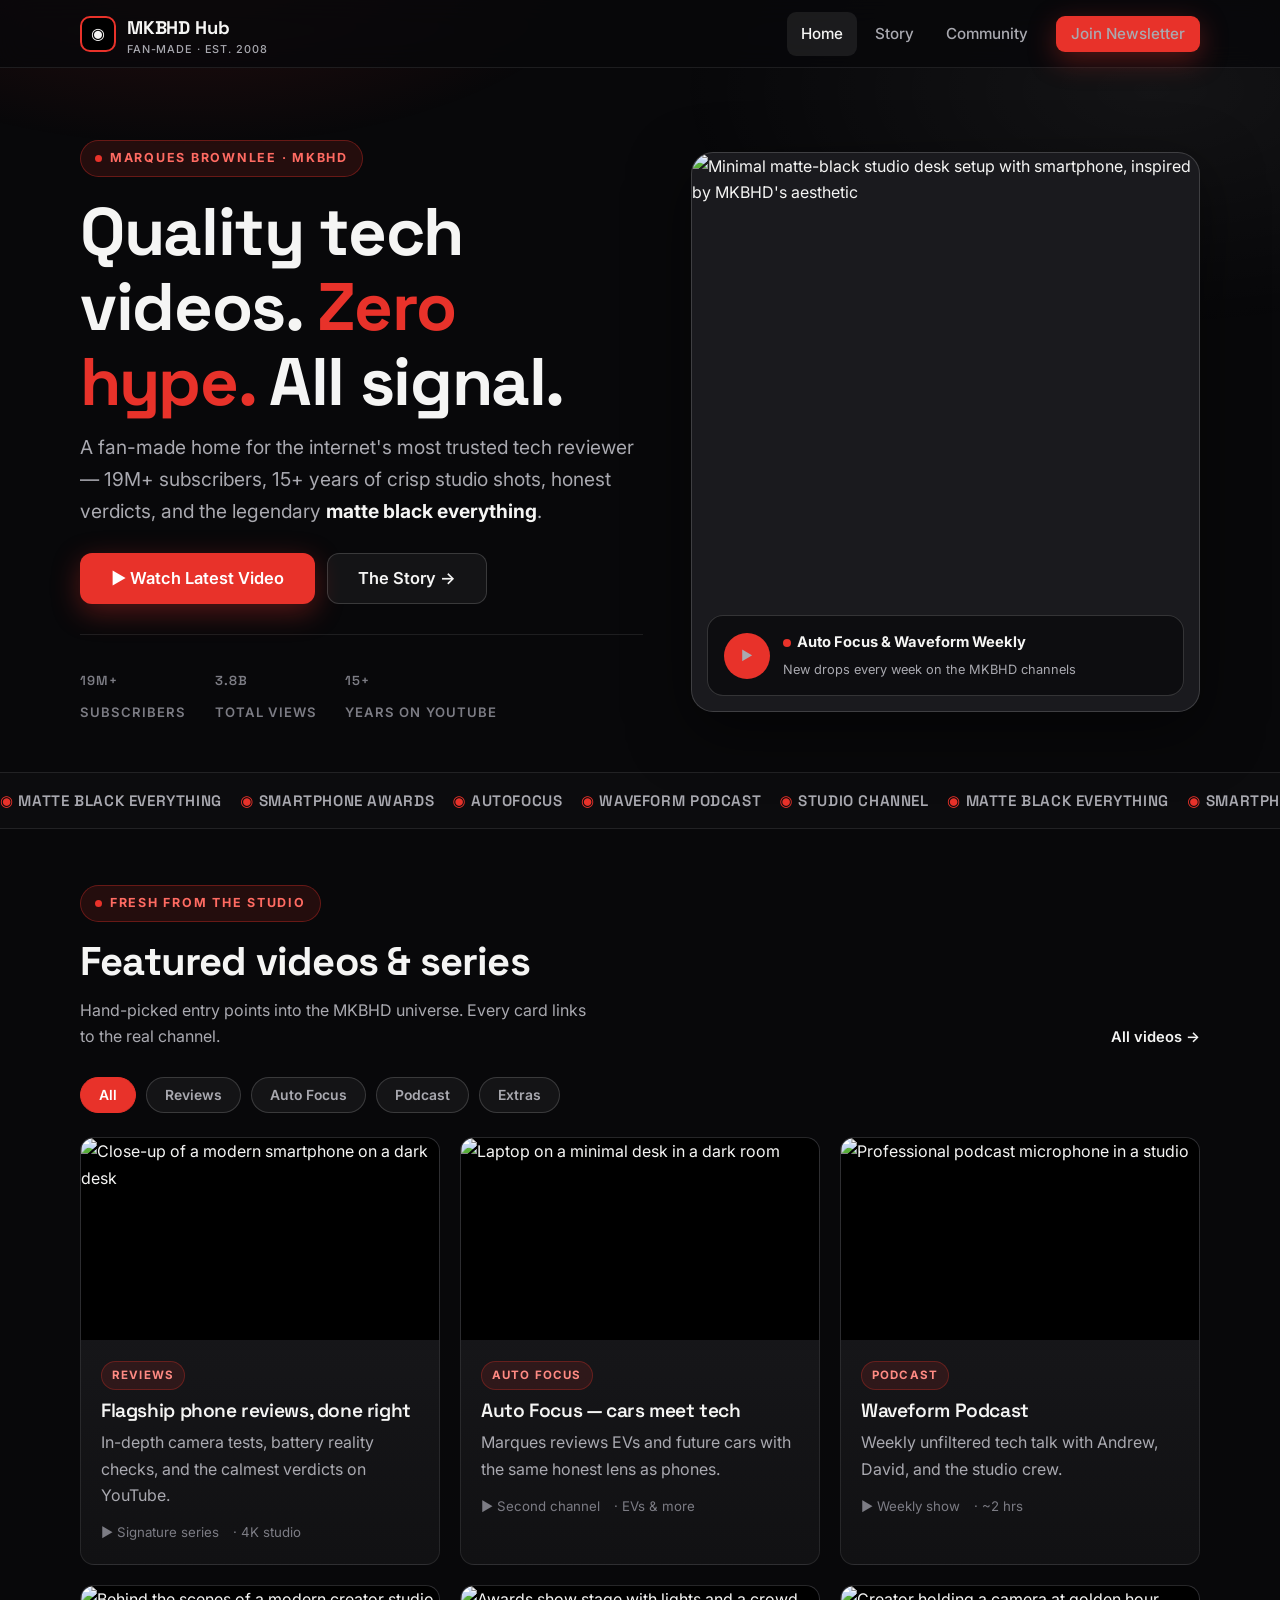
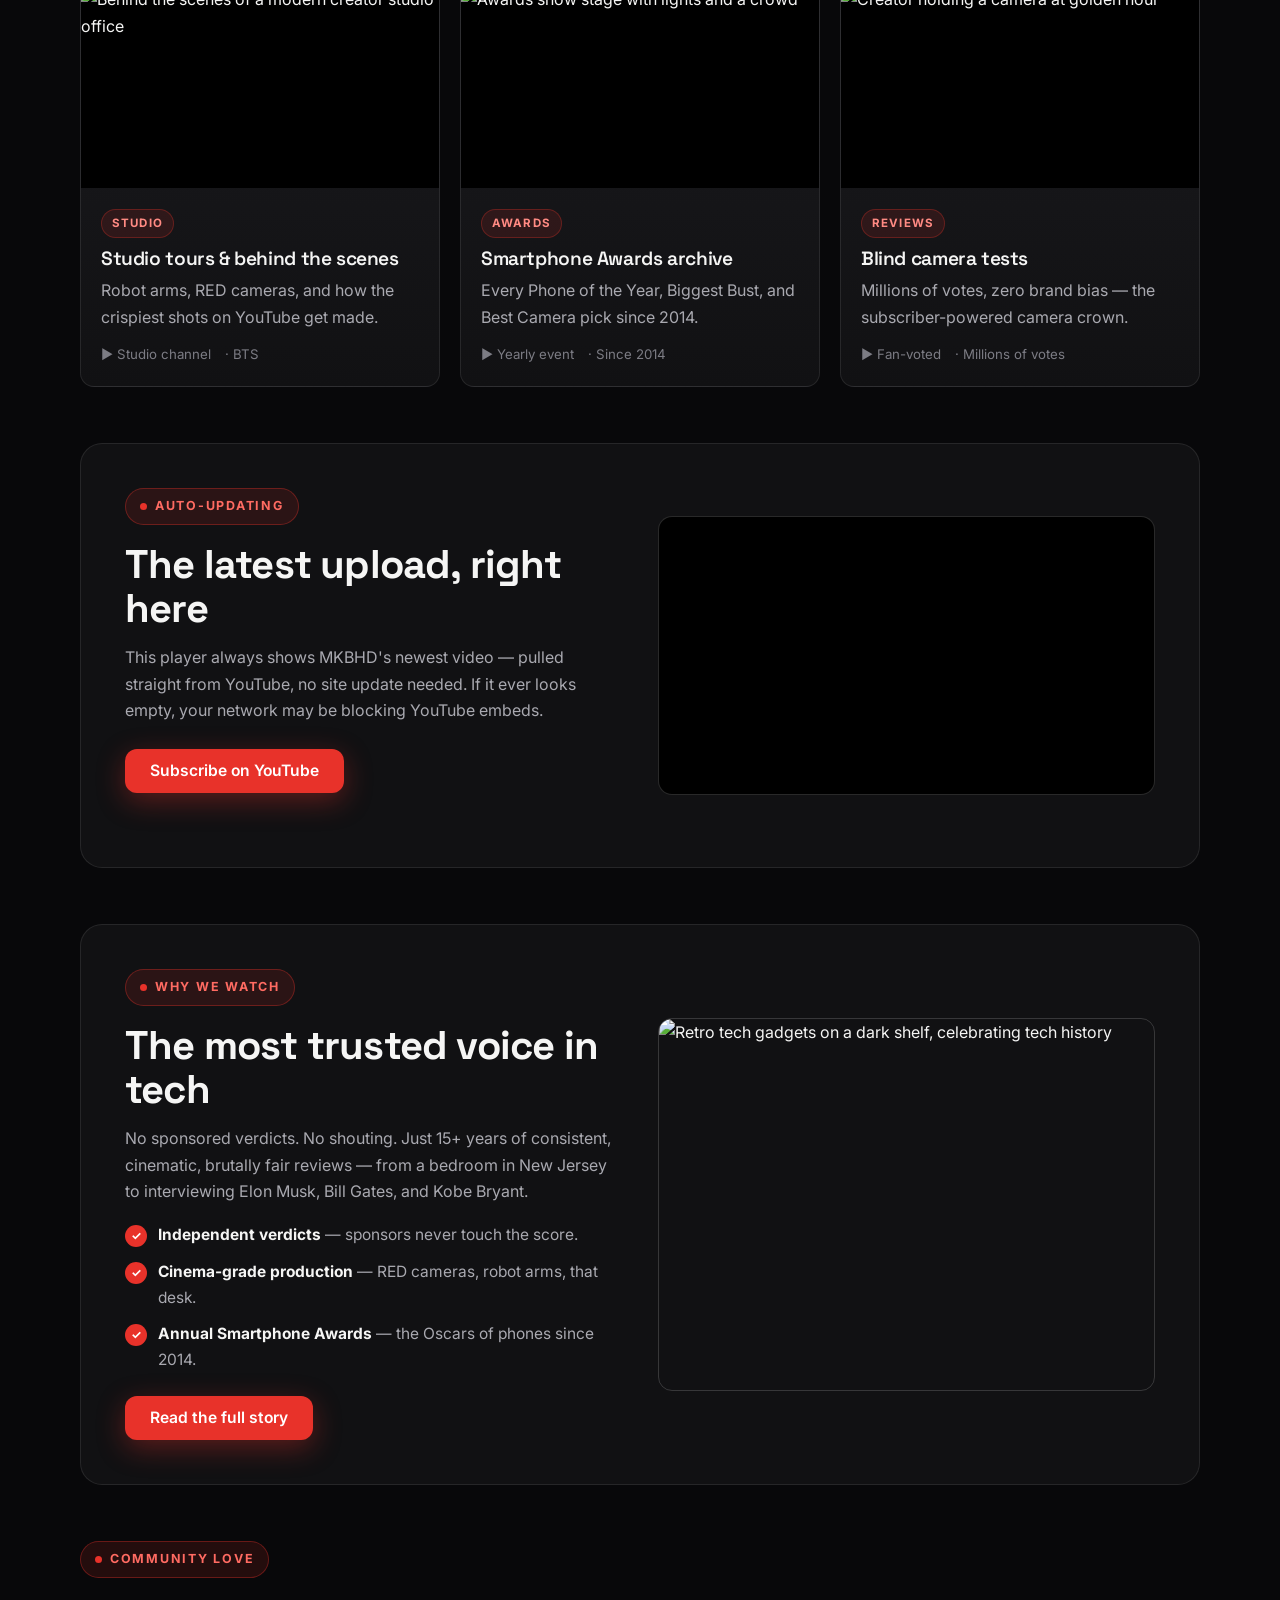
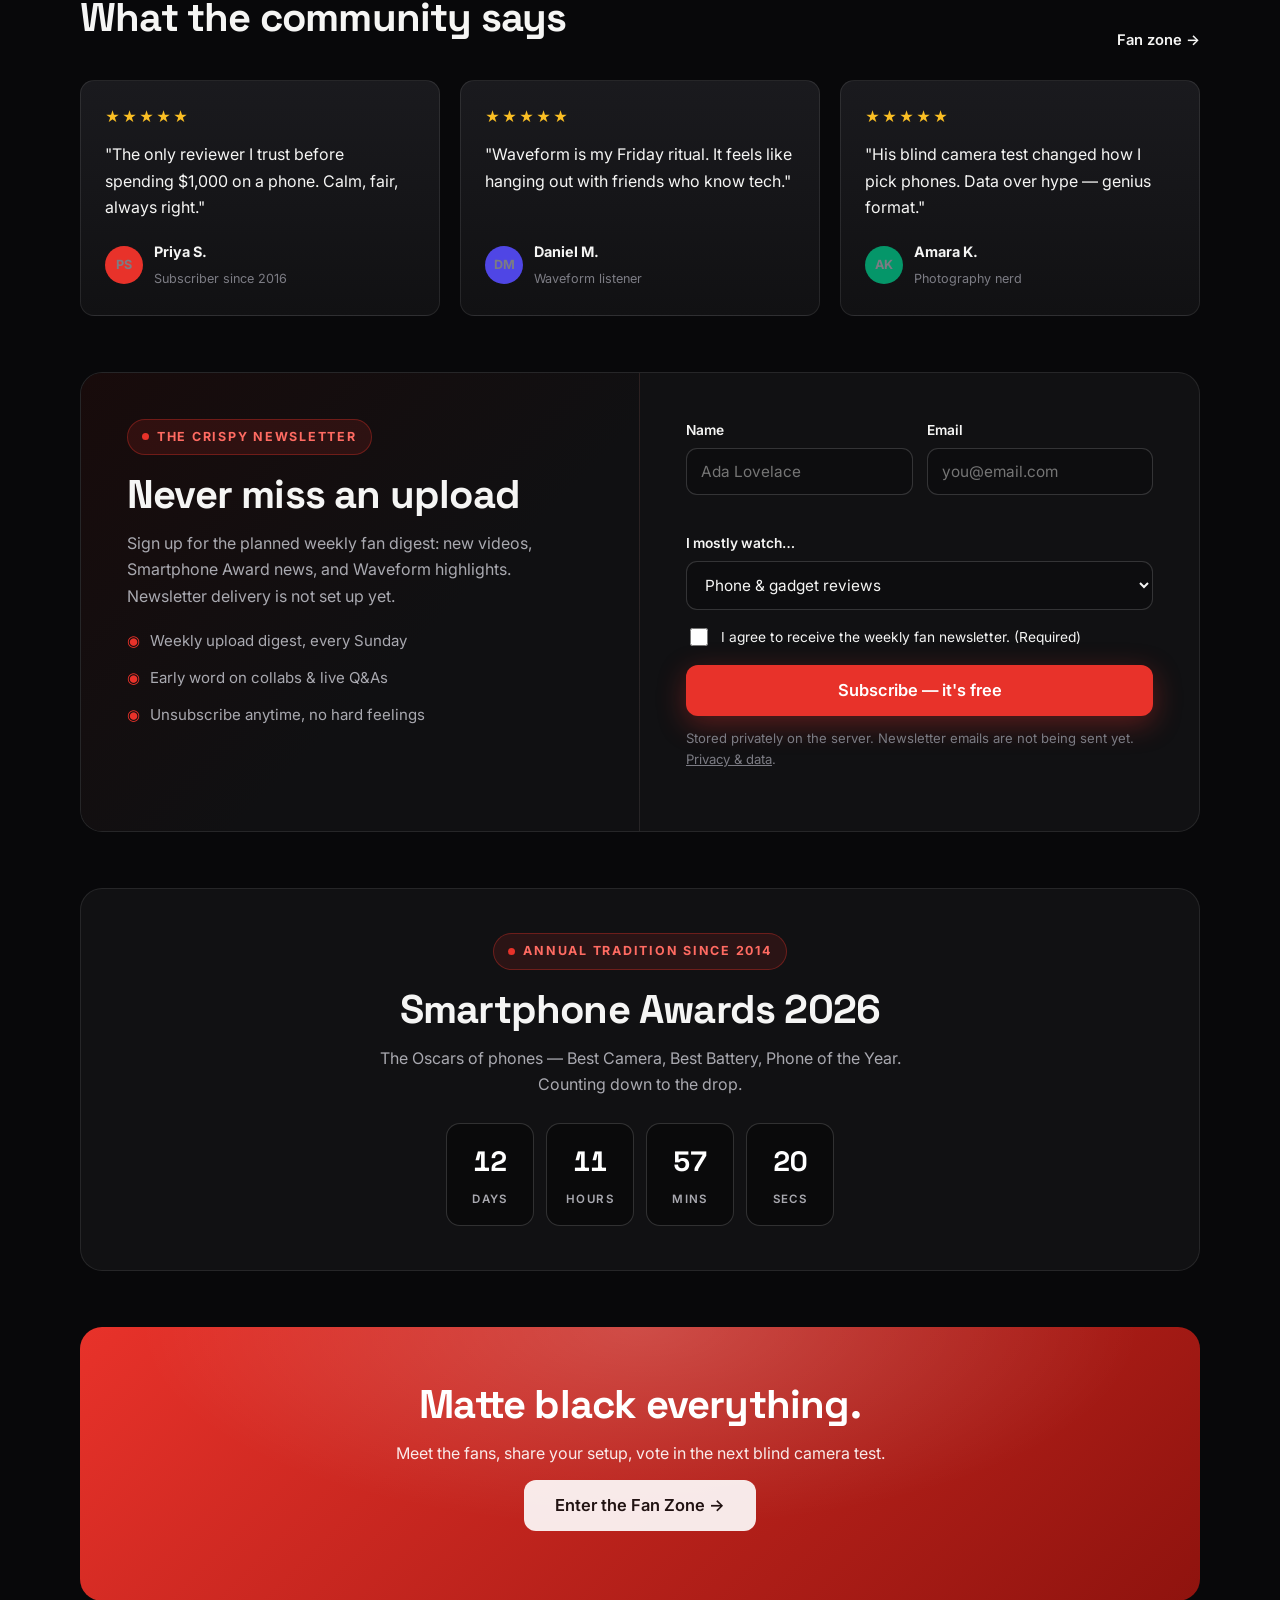
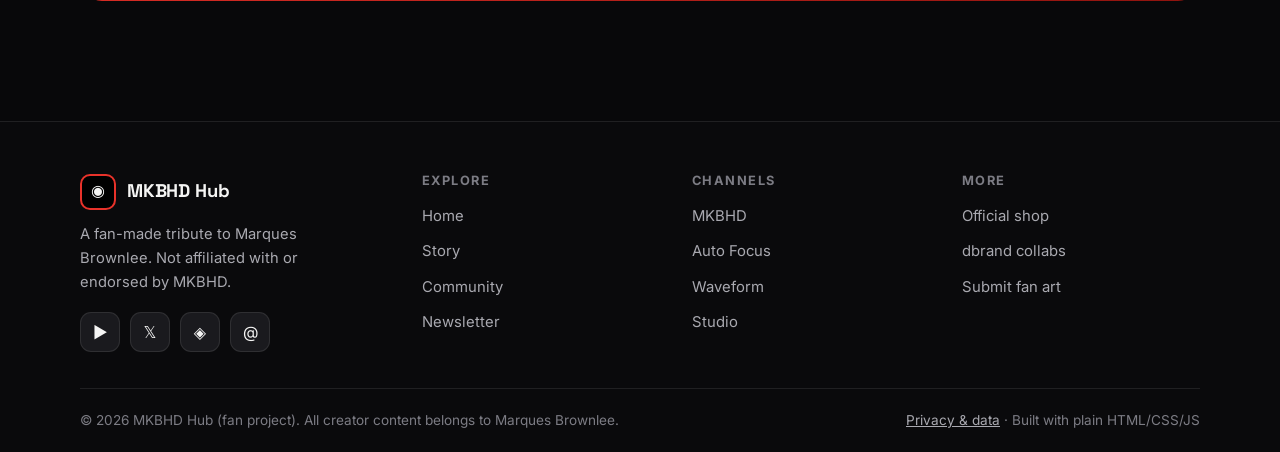
==== commit efdb804d: "Add Supabase-backed server interactions Co-authored-by: Copilot <223556219+Copilot@users.noreply.git" ====
--- a/index.html
+++ b/index.html
@@ -227,7 +227,7 @@
           <div class="form-copy">
             <span class="eyebrow">The Crispy Newsletter</span>
             <h2 id="news-title">Never miss an upload</h2>
-            <p>One short email per week: new videos, Smartphone Award news, Waveform highlights, and zero spam. Join 12,000+ fans already in.</p>
+            <p>Sign up for the planned weekly fan digest: new videos, Smartphone Award news, and Waveform highlights. Newsletter delivery is not set up yet.</p>
             <ul>
               <li><i>◉</i> Weekly upload digest, every Sunday</li>
               <li><i>◉</i> Early word on collabs &amp; live Q&amp;As</li>
@@ -265,7 +265,7 @@
               <!-- Honeypot for spam bots -->
               <input type="text" name="_honey" id="nlHoney" style="display:none" tabindex="-1" autocomplete="off" />
               <button class="btn btn-primary btn-lg" type="submit" id="nlSubmit" style="width:100%">Subscribe — it's free</button>
-              <p class="form-note">Demo mode: entries aren't emailed; form details are saved only in this browser. <a href="privacy.html">Privacy &amp; data</a>.</p>
+              <p class="form-note">Stored privately on the server. Newsletter emails are not being sent yet. <a href="privacy.html">Privacy &amp; data</a>.</p>
             </form>
           </div>
         </div>
